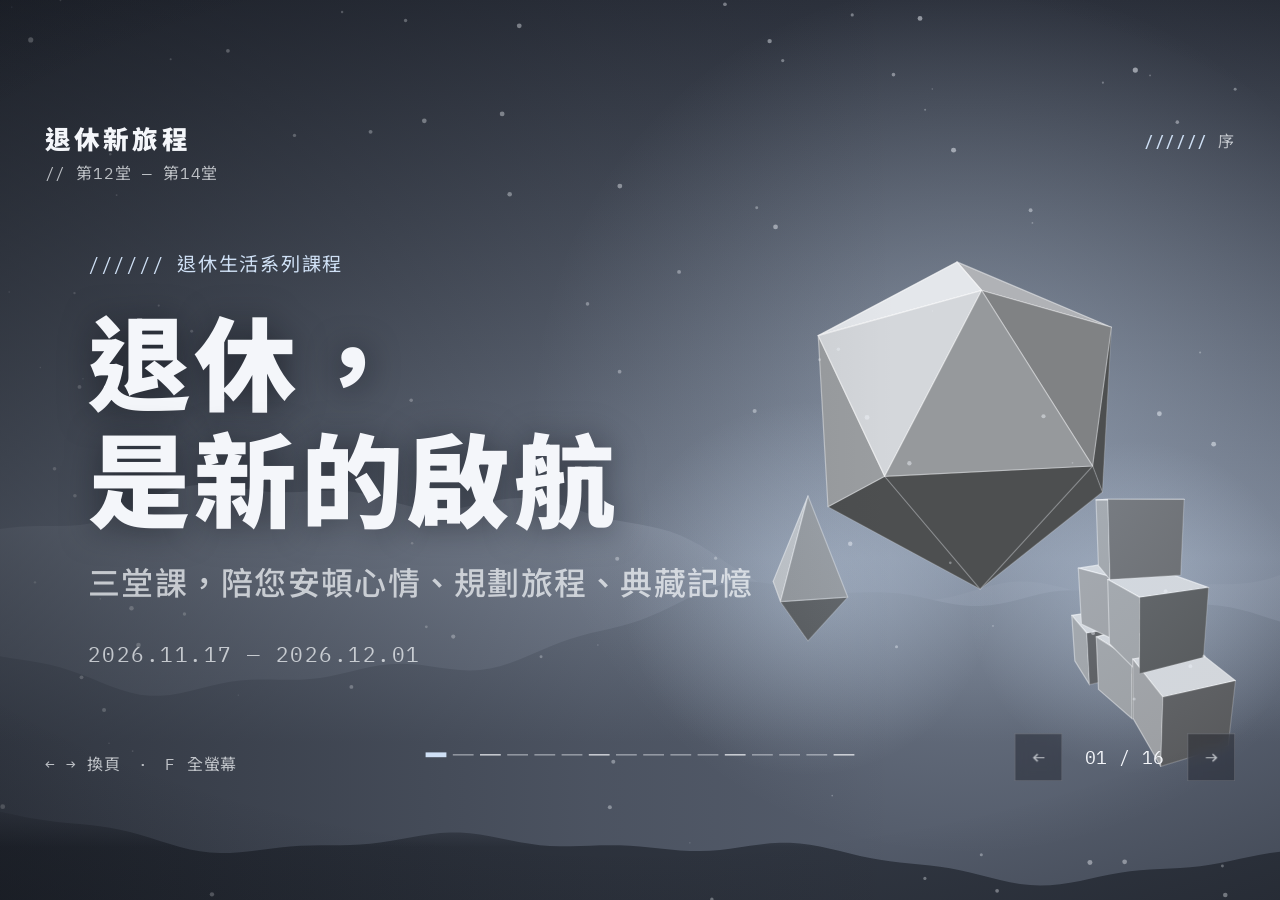
==== index.html @ 6c1c8585 "Add files via upload" ====
<!doctype html>
<html lang="zh-Hant">
<head>
<meta charset="utf-8">
<meta name="viewport" content="width=device-width,initial-scale=1">
<title>退休，是新的啟航｜第12–14堂</title>
<link rel="preconnect" href="https://fonts.googleapis.com">
<link rel="preconnect" href="https://fonts.gstatic.com" crossorigin>
<link rel="stylesheet" href="https://fonts.googleapis.com/css2?family=Noto+Sans+TC:wght@400;500;700;900&family=IBM+Plex+Mono:wght@400;500&display=swap">
<style>
:root{
  --ink:#f4f6fa;
  --dim:rgba(244,246,250,.72);
  --faint:rgba(244,246,250,.42);
  --line:rgba(244,246,250,.26);
  --panel:rgba(22,26,34,.42);
  --tint:#bcd9ff;
  --f:"Noto Sans TC","PingFang TC","Microsoft JhengHei",sans-serif;
  --m:"IBM Plex Mono","Noto Sans TC",ui-monospace,Menlo,monospace;
}
*{box-sizing:border-box;margin:0;padding:0}
html,body{height:100%;overflow:hidden;background:#1d2129;color:var(--ink);font-family:var(--f)}
button,input{font:inherit;color:inherit}
button{cursor:pointer;background:none;border:0}
:focus-visible{outline:3px solid var(--tint);outline-offset:4px}

#scene{position:fixed;inset:0;width:100%;height:100%;display:block}
.veil{position:fixed;inset:0;pointer-events:none;
  background:
    radial-gradient(120% 90% at 50% 45%,transparent 55%,rgba(10,12,17,.55) 100%),
    linear-gradient(90deg,rgba(14,17,23,.5) 0%,rgba(14,17,23,.12) 46%,transparent 70%)}

/* ---------- 舞台：固定 1600×900，整體等比縮放 ---------- */
#stage{position:fixed;left:50%;top:50%;width:1600px;height:900px;transform-origin:0 0}

.mono{font-family:var(--m);font-weight:500;letter-spacing:.06em}
.tint{color:var(--tint)}

/* ---------- HUD ---------- */
.hud{position:absolute;font-family:var(--m);font-size:20px;letter-spacing:.06em;color:var(--dim);z-index:5}
.hud.tl{left:56px;top:44px}
.hud.tr{right:56px;top:48px;text-align:right}
.hud.bl{left:56px;bottom:44px}
.hud.br{right:56px;bottom:36px;display:flex;align-items:center;gap:18px}
.brand{font-family:var(--f);font-weight:900;font-size:32px;letter-spacing:.14em;color:var(--ink);line-height:1}
.brand+div{margin-top:12px}
.hud.tr b{color:var(--tint);font-weight:500}
.navbtn{width:60px;height:60px;border:1px solid var(--line);display:grid;place-items:center;font-size:26px;
  background:var(--panel);backdrop-filter:blur(8px);transition:background .2s,border-color .2s}
.navbtn:hover{background:rgba(244,246,250,.16);border-color:var(--ink)}
#count{min-width:120px;text-align:center;font-size:22px;color:var(--ink)}
#ticks{position:absolute;left:50%;bottom:58px;transform:translateX(-50%);display:flex;gap:8px;z-index:5}
#ticks button{width:26px;height:22px;position:relative}
#ticks button::after{content:"";position:absolute;left:0;right:0;top:10px;height:2px;background:var(--faint);transition:all .3s}
#ticks button.on::after{background:var(--tint);height:6px;top:8px}
#ticks button.ch::after{background:var(--dim)}
#ticks button.on.ch::after{background:var(--tint)}

/* ---------- Slides ---------- */
.slide{position:absolute;inset:0;padding:150px 110px 130px;visibility:hidden;opacity:0;transition:opacity .5s,visibility 0s .5s}
.slide.on{visibility:visible;opacity:1;transition:opacity .5s}
.slide .r{opacity:0;transform:translateY(26px);filter:blur(10px);
  transition:opacity .8s cubic-bezier(.2,.7,.2,1),transform .8s cubic-bezier(.2,.7,.2,1),filter .8s}
.slide.on .r{opacity:1;transform:none;filter:none;transition-delay:calc(var(--i,0)*110ms + 150ms)}

.label{font-family:var(--m);font-size:24px;letter-spacing:.08em;color:var(--tint)}
h1{font-size:128px;font-weight:900;line-height:1.14;letter-spacing:.04em;text-shadow:0 4px 40px rgba(10,12,17,.5)}
h2{font-size:76px;font-weight:900;line-height:1.2;letter-spacing:.03em;text-shadow:0 4px 30px rgba(10,12,17,.5)}
.sub{font-size:40px;font-weight:500;color:var(--dim);line-height:1.5;letter-spacing:.04em}
.lead{font-size:38px;line-height:1.6;color:var(--ink);font-weight:500;letter-spacing:.02em}
.quote{font-size:44px;line-height:1.55;font-weight:700;letter-spacing:.04em;border-left:4px solid var(--tint);padding-left:28px}

/* 冰磚面板：細框＋四角括號 */
.panel{position:relative;background:var(--panel);border:1px solid var(--line);backdrop-filter:blur(10px);-webkit-backdrop-filter:blur(10px)}
.panel::before,.panel::after{content:"";position:absolute;width:16px;height:16px;border:2px solid var(--tint);pointer-events:none}
.panel::before{left:-2px;top:-2px;border-right:0;border-bottom:0}
.panel::after{right:-2px;bottom:-2px;border-left:0;border-top:0}
.num{font-family:var(--m);font-size:24px;color:var(--tint);letter-spacing:.08em}

/* 封面 */
.cover{display:flex;flex-direction:column;justify-content:center;gap:30px}
.cover .meta{font-family:var(--m);font-size:26px;color:var(--dim);letter-spacing:.08em;margin-top:14px}

/* 目錄 */
.cols{position:absolute;left:110px;right:110px;top:520px;display:grid;grid-template-columns:repeat(3,1fr);gap:36px}
.card{display:block;text-align:left;padding:30px 32px 32px;transition:background .25s,transform .25s}
button.card:hover{background:rgba(244,246,250,.14);transform:translateY(-6px)}
.card .date{font-family:var(--m);font-size:22px;color:var(--dim);letter-spacing:.06em;float:right;margin-top:4px}
.card h3{font-size:42px;font-weight:900;margin-top:18px;letter-spacing:.04em;line-height:1.3}
.card p{font-size:28px;color:var(--dim);margin-top:10px;line-height:1.5}

/* 章節首頁 */
.hero{display:flex;flex-direction:column;justify-content:center;gap:26px}
.hero .big{position:absolute;right:110px;bottom:130px;font-family:var(--m);font-size:200px;font-weight:400;line-height:1;
  color:transparent;-webkit-text-stroke:1.5px var(--faint);letter-spacing:-.02em}
.hero .sub{max-width:860px}
.hero .quote{margin-top:22px;max-width:900px}

/* 標題列 */
.head{display:flex;flex-direction:column;gap:14px}

/* 三重點 */
.three{display:grid;grid-template-columns:repeat(3,1fr);gap:32px;margin-top:50px}
.three .panel{padding:34px 34px 40px;min-height:340px}
.three.tall{margin-top:64px}
.three.tall .panel{min-height:400px;padding-top:44px}
.three h3{font-size:46px;font-weight:900;line-height:1.35;margin-top:22px;letter-spacing:.03em}
.three p{font-size:32px;line-height:1.6;color:var(--dim);margin-top:16px}
.foot{position:absolute;left:110px;right:110px;bottom:140px;font-size:36px;font-weight:700;letter-spacing:.04em;color:var(--ink)}
.foot::before{content:"// ";font-family:var(--m);color:var(--tint);font-weight:500}

/* 情緒色彩 */
.swatches{display:grid;grid-template-columns:repeat(4,170px);gap:22px;margin-top:44px}
.sw{height:150px;border:1px solid var(--line);background:var(--panel);backdrop-filter:blur(8px);
  display:flex;flex-direction:column;align-items:center;justify-content:center;gap:14px;font-size:32px;font-weight:700;letter-spacing:.1em;
  transition:transform .25s,border-color .25s,background .25s}
.sw i{width:54px;height:54px;border-radius:50%;background:var(--c);box-shadow:0 0 30px var(--c)}
.sw:hover{transform:translateY(-5px)}
.sw.sel{border-color:var(--c);background:rgba(244,246,250,.14)}
.mood{position:absolute;left:1010px;width:480px;top:570px;text-align:center}
.mood b{display:block;font-size:92px;font-weight:900;letter-spacing:.2em;text-indent:.2em;color:var(--tint);text-shadow:0 0 50px rgba(10,12,17,.6)}
.mood span{display:block;font-size:30px;color:var(--dim);margin-top:12px;line-height:1.5}

/* 感恩分享 */
.rows{display:flex;flex-direction:column;gap:18px;margin-top:36px;max-width:1000px}
.rows .panel{display:flex;align-items:center;gap:32px;padding:22px 36px}
.rows .panel p{font-size:42px;font-weight:700;letter-spacing:.03em;line-height:1.4}

/* 夢想清單 */
.split{display:grid;grid-template-columns:1fr 560px;gap:44px;margin-top:44px}
.four{display:grid;grid-template-columns:1fr 1fr;gap:22px}
.four .panel{padding:26px 28px 30px}
.four h3{font-size:40px;font-weight:900;margin-top:12px;letter-spacing:.04em}
.four p{font-size:27px;color:var(--dim);margin-top:8px;line-height:1.5}
.list{padding:26px 28px;display:flex;flex-direction:column;height:446px}
.list form{display:flex;gap:12px;margin-top:16px}
.list input{flex:1;min-width:0;height:64px;padding:0 18px;font-size:28px;background:rgba(10,12,17,.45);border:1px solid var(--line);color:var(--ink)}
.list input::placeholder{color:var(--faint)}
.list form button{width:64px;height:64px;border:1px solid var(--tint);color:var(--tint);font-size:34px}
.list form button:hover{background:rgba(244,246,250,.14)}
.list ol{list-style:none;margin-top:16px;overflow-y:auto;flex:1;display:flex;flex-direction:column;gap:10px}
.list li{font-size:30px;line-height:1.4;display:flex;gap:16px;align-items:baseline;border-bottom:1px solid var(--line);padding-bottom:8px}
.list li span{font-family:var(--m);font-size:20px;color:var(--tint)}
.list .empty{color:var(--faint);border:0;font-size:27px}

/* 四步驟 */
.steps{display:grid;grid-template-columns:repeat(4,1fr);gap:0;margin-top:100px;position:relative}
.steps::before{content:"";position:absolute;left:0;right:0;top:34px;height:1px;background:var(--line)}
.step{padding-right:30px;position:relative}
.step .dot{width:68px;height:68px;border:1px solid var(--tint);background:rgba(22,26,34,.8);display:grid;place-items:center;
  font-family:var(--m);font-size:24px;color:var(--tint);position:relative}
.step h3{font-size:44px;font-weight:900;margin-top:28px;letter-spacing:.04em;line-height:1.3}
.step p{font-size:29px;color:var(--dim);margin-top:12px;line-height:1.55}

/* 時光機 */
.decades{display:grid;grid-template-columns:repeat(8,1fr);gap:0;margin-top:50px;border-top:1px solid var(--line)}
.dec{padding:22px 0 10px;font-family:var(--m);font-size:34px;letter-spacing:.04em;color:var(--dim);position:relative;text-align:left;transition:color .2s}
.dec::before{content:"";position:absolute;left:0;top:-7px;width:13px;height:13px;background:var(--faint);transition:all .25s}
.dec:hover{color:var(--ink)}
.dec.sel{color:var(--tint)}
.dec.sel::before{background:var(--tint);box-shadow:0 0 22px var(--tint);transform:scale(1.4)}
.ask{margin-top:34px;padding:40px 46px;max-width:1100px;min-height:250px}
.ask p{font-size:54px;font-weight:900;line-height:1.4;letter-spacing:.03em;margin-top:16px}
.ask small{display:block;font-size:30px;color:var(--dim);margin-top:18px;font-weight:500}

/* 案例頁（可直接點字編輯） */
.cases{display:grid;grid-template-columns:repeat(3,1fr);gap:28px;margin-top:40px}
.case{padding:28px 30px 30px;min-height:430px}
.case h3{font-size:42px;font-weight:900;letter-spacing:.04em;margin-top:14px;line-height:1.3}
.case dl{margin-top:18px;display:flex;flex-direction:column;gap:14px}
.case dt{font-family:var(--m);font-size:21px;color:var(--tint);letter-spacing:.08em}
.case dd{font-size:30px;line-height:1.45;margin-top:4px}
[contenteditable]{outline:0;border-bottom:1px dashed transparent;cursor:text;min-height:1.3em}
[contenteditable]:hover,[contenteditable]:focus{border-bottom-color:var(--line)}
[contenteditable]:empty::before{content:attr(data-ph);color:var(--faint)}

/* 結語 */
.end{display:flex;flex-direction:column;justify-content:center;gap:28px}
.recap{margin-top:26px;display:flex;flex-direction:column;max-width:900px;border-top:1px solid var(--line)}
.recap div{display:grid;grid-template-columns:90px 250px 1fr;align-items:baseline;gap:20px;padding:20px 0;border-bottom:1px solid var(--line);font-size:36px;font-weight:700;letter-spacing:.04em}
.recap span{font-family:var(--m);font-size:24px;color:var(--dim);font-weight:500}
.recap span:first-child{color:var(--tint)}

@media (prefers-reduced-motion:reduce){
  .slide .r{transition:opacity .3s;transform:none;filter:none}
}
</style>
</head>
<body>
<canvas id="scene" aria-hidden="true"></canvas>
<div class="veil"></div>

<div id="stage">
  <!-- HUD -->
  <div class="hud tl"><div class="brand">退休新旅程</div><div>// 第12堂 — 第14堂</div></div>
  <div class="hud tr"><b>//////</b> <span id="hudLabel">序</span></div>
  <div class="hud bl">← → 換頁　·　F 全螢幕</div>
  <div id="ticks"></div>
  <div class="hud br">
    <button class="navbtn" id="prev" aria-label="上一頁">←</button>
    <span id="count">01 / 16</span>
    <button class="navbtn" id="next" aria-label="下一頁">→</button>
  </div>

  <!-- 01 封面 -->
  <section class="slide cover" data-label="序" data-tint="#cfe0f5" data-o="12:1210,420,210;13:1010,620,90;14:1420,640,80">
    <div class="label r" style="--i:0">////// 退休生活系列課程</div>
    <h1 class="r" style="--i:1">退休，<br>是新的啟航</h1>
    <p class="sub r" style="--i:2">三堂課，陪您安頓心情、規劃旅程、典藏記憶</p>
    <p class="meta r" style="--i:3">2026.11.17 — 2026.12.01</p>
  </section>

  <!-- 02 目錄 -->
  <section class="slide" data-label="課程地圖" data-tint="#cfe0f5" data-o="12:330,390,95;13:800,390,95;14:1270,395,70">
    <div class="head">
      <div class="label r" style="--i:0">////// 課程地圖</div>
      <h2 class="r" style="--i:1">三堂課，一段旅程</h2>
    </div>
    <div class="cols">
      <button class="card panel r" style="--i:2" data-go="2">
        <span class="num">第12堂</span><span class="date">2026-11-17</span>
        <h3>找回內心的平靜</h3><p>身心覺察與情緒修復</p>
      </button>
      <button class="card panel r" style="--i:3" data-go="6">
        <span class="num">第13堂</span><span class="date">2026-11-24</span>
        <h3>打造專屬退休旅程</h3><p>從夢想清單到生活藍圖</p>
      </button>
      <button class="card panel r" style="--i:4" data-go="11">
        <span class="num">第14堂</span><span class="date">2026-12-01</span>
        <h3>台灣歷史的見證者</h3><p>從時光機看見生命韌性</p>
      </button>
    </div>
  </section>

  <!-- 03 第12堂 首頁 -->
  <section class="slide hero" data-ch data-label="第12堂 · 平靜" data-tint="#a9d4ff" data-o="12:1230,400,230">
    <div class="label r" style="--i:0">// 第12堂 · 2026-11-17</div>
    <h2 class="r" style="--i:1">找回內心的平靜</h2>
    <p class="sub r" style="--i:2">退休後的身心覺察與情緒修復</p>
    <p class="quote r" style="--i:3">退休後的心靈自由，<br>從學會與情緒相處開始。</p>
    <div class="big r" style="--i:4" aria-hidden="true">12</div>
  </section>

  <!-- 04 第12堂 重點 -->
  <section class="slide" data-label="第12堂 · 情緒智慧工作坊" data-tint="#a9d4ff" data-o="12:1440,210,80,.55">
    <div class="head">
      <div class="label r" style="--i:0">////// 情緒智慧工作坊</div>
      <h2 class="r" style="--i:1">今天，我們一起練習三件事</h2>
    </div>
    <div class="three tall">
      <div class="panel r" style="--i:2"><span class="num">01</span><h3>換一個<br>更輕盈的視角</h3><p>看待退休後的生活變遷</p></div>
      <div class="panel r" style="--i:3"><span class="num">02</span><h3>辨識內心的<br>情緒色彩</h3><p>看見它、叫出它的名字</p></div>
      <div class="panel r" style="--i:4"><span class="num">03</span><h3>建立健康的<br>表達方式</h3><p>調節壓力與不安</p></div>
    </div>
  </section>

  <!-- 05 第12堂 情緒色彩（互動） -->
  <section class="slide" data-label="第12堂 · 情緒色彩" data-tint="#a9d4ff" data-o="12:1250,360,170" id="moodSlide">
    <div class="head">
      <div class="label r" style="--i:0">////// 互動 · 情緒色彩</div>
      <h2 class="r" style="--i:1">今天的心情，<br>是什麼顏色？</h2>
    </div>
    <div class="swatches r" style="--i:2">
      <button class="sw" style="--c:#7fb8ff" data-say="像無風的湖面">平靜<i></i></button>
      <button class="sw" style="--c:#ffd166" data-say="像曬到太陽的午後">喜悅<i></i></button>
      <button class="sw" style="--c:#8fd9a8" data-say="像收到一份心意">感恩<i></i></button>
      <button class="sw" style="--c:#ffa860" data-say="像出門旅行的前一晚">期待<i></i></button>
      <button class="sw" style="--c:#b79cff" data-say="像翻到一張老照片">思念<i></i></button>
      <button class="sw" style="--c:#9fb0c6" data-say="像等一通還沒來的電話">不安<i></i></button>
      <button class="sw" style="--c:#c9a184" data-say="像悶著沒下的一場雨">煩悶<i></i></button>
      <button class="sw" style="--c:#ff7b72" data-say="像一壺燒開的水">生氣<i></i></button>
    </div>
    <div class="mood r" style="--i:3"><b id="moodWord">？</b><span id="moodSay">選一個顏色，說說看：<br>什麼時候，心裡會出現它？</span></div>
  </section>

  <!-- 06 第12堂 感恩分享 -->
  <section class="slide" data-label="第12堂 · 感恩分享" data-tint="#a9d4ff" data-o="12:1330,440,150,.8">
    <div class="head">
      <div class="label r" style="--i:0">////// 小組感恩分享</div>
      <h2 class="r" style="--i:1">把好事，說給彼此聽</h2>
    </div>
    <div class="rows">
      <div class="panel r" style="--i:2"><span class="num">01</span><p>今天，讓我微笑的一件小事</p></div>
      <div class="panel r" style="--i:3"><span class="num">02</span><p>我想謝謝的一個人</p></div>
      <div class="panel r" style="--i:4"><span class="num">03</span><p>我想謝謝自己的一件事</p></div>
    </div>
    <p class="foot r" style="--i:5">讓退休生活的每一天，都充滿愉悅與從容</p>
  </section>

  <!-- 07 第13堂 首頁 -->
  <section class="slide hero" data-ch data-label="第13堂 · 啟航" data-tint="#ffc98a" data-o="13:1230,400,190">
    <div class="label r" style="--i:0">// 第13堂 · 2026-11-24</div>
    <h2 class="r" style="--i:1">打造專屬退休旅程</h2>
    <p class="sub r" style="--i:2">從夢想清單到精彩人生的啟航站</p>
    <p class="quote r" style="--i:3">退休不是終點，<br>而是另一場華麗冒險的起點！</p>
    <div class="big r" style="--i:4" aria-hidden="true">13</div>
  </section>

  <!-- 08 第13堂 夢想清單（互動） -->
  <section class="slide" data-label="第13堂 · 夢想清單" data-tint="#ffc98a" data-o="">
    <div class="head">
      <div class="label r" style="--i:0">////// 人生規劃工作坊 · 夢想清單</div>
      <h2 class="r" style="--i:1">如果什麼都可以，您想……</h2>
    </div>
    <div class="split">
      <div class="four">
        <div class="panel r" style="--i:2"><span class="num">01</span><h3>去一個地方</h3><p>一直想去，還沒去成的</p></div>
        <div class="panel r" style="--i:3"><span class="num">02</span><h3>學一件事</h3><p>年輕時沒機會學的</p></div>
        <div class="panel r" style="--i:4"><span class="num">03</span><h3>見一個人</h3><p>好久不見、放在心上的</p></div>
        <div class="panel r" style="--i:5"><span class="num">04</span><h3>完成一件事</h3><p>做完會很有成就感的</p></div>
      </div>
      <div class="panel list r" style="--i:6">
        <span class="num">////// 我們的夢想清單</span>
        <form id="dreamForm"><input id="dreamIn" placeholder="輸入一個夢想，按 Enter" maxlength="24" autocomplete="off"><button aria-label="加入">＋</button></form>
        <ol id="dreams"><li class="empty">請大家說，講師幫忙記下來。</li></ol>
      </div>
    </div>
  </section>

  <!-- 09 第13堂 四步驟 -->
  <section class="slide" data-label="第13堂 · 生活藍圖" data-tint="#ffc98a" data-o="13:1400,215,85,.6">
    <div class="head">
      <div class="label r" style="--i:0">////// 生活設計工具</div>
      <h2 class="r" style="--i:1">把願望，變成做得到的藍圖</h2>
    </div>
    <div class="steps">
      <div class="step r" style="--i:2"><div class="dot">01</div><h3>寫下夢想</h3><p>先不設限，<br>把想做的都列出來</p></div>
      <div class="step r" style="--i:3"><div class="dot">02</div><h3>評估資源</h3><p>時間、體力、金錢、<br>同伴，手上有哪些？</p></div>
      <div class="step r" style="--i:4"><div class="dot">03</div><h3>排除障礙</h3><p>卡住的地方在哪？<br>可以怎麼繞過去？</p></div>
      <div class="step r" style="--i:5"><div class="dot">04</div><h3>畫成藍圖</h3><p>定下這個月<br>就能做的第一步</p></div>
    </div>
  </section>

  <!-- 第13堂 退休轉身案例（點字即可編輯） -->
  <section class="slide" data-label="第13堂 · 退休轉身案例" data-tint="#ffc98a" data-o="13:1440,210,80,.55">
    <div class="head">
      <div class="label r" style="--i:0">////// 退休轉身案例</div>
      <h2 class="r" style="--i:1">他們，這樣開始第二人生</h2>
    </div>
    <div class="cases">
      <div class="panel case r" style="--i:2">
        <span class="num">案例 01</span>
        <h3 contenteditable="plaintext-only" data-k="c1n" data-ph="點此輸入人物"></h3>
        <dl>
          <div><dt>// 退休前</dt><dd contenteditable="plaintext-only" data-k="c1a" data-ph="原本的工作或生活"></dd></div>
          <div><dt>// 退休後</dt><dd contenteditable="plaintext-only" data-k="c1b" data-ph="現在在做的事"></dd></div>
          <div><dt>// 第一步</dt><dd contenteditable="plaintext-only" data-k="c1c" data-ph="他是怎麼開始的"></dd></div>
        </dl>
      </div>
      <div class="panel case r" style="--i:3">
        <span class="num">案例 02</span>
        <h3 contenteditable="plaintext-only" data-k="c2n" data-ph="點此輸入人物"></h3>
        <dl>
          <div><dt>// 退休前</dt><dd contenteditable="plaintext-only" data-k="c2a" data-ph="原本的工作或生活"></dd></div>
          <div><dt>// 退休後</dt><dd contenteditable="plaintext-only" data-k="c2b" data-ph="現在在做的事"></dd></div>
          <div><dt>// 第一步</dt><dd contenteditable="plaintext-only" data-k="c2c" data-ph="他是怎麼開始的"></dd></div>
        </dl>
      </div>
      <div class="panel case r" style="--i:4">
        <span class="num">案例 03</span>
        <h3 contenteditable="plaintext-only" data-k="c3n" data-ph="點此輸入人物"></h3>
        <dl>
          <div><dt>// 退休前</dt><dd contenteditable="plaintext-only" data-k="c3a" data-ph="原本的工作或生活"></dd></div>
          <div><dt>// 退休後</dt><dd contenteditable="plaintext-only" data-k="c3b" data-ph="現在在做的事"></dd></div>
          <div><dt>// 第一步</dt><dd contenteditable="plaintext-only" data-k="c3c" data-ph="他是怎麼開始的"></dd></div>
        </dl>
      </div>
    </div>
  </section>

  <!-- 第13堂 案例討論 -->
  <section class="slide" data-label="第13堂 · 退休轉身案例" data-tint="#ffc98a" data-o="13:1330,440,150,.8">
    <div class="head">
      <div class="label r" style="--i:0">////// 退休轉身案例 · 聽完想一想</div>
      <h2 class="r" style="--i:1">別人的故事，我的靈感</h2>
    </div>
    <div class="rows">
      <div class="panel r" style="--i:2"><span class="num">01</span><p>哪一個故事，最打動您？</p></div>
      <div class="panel r" style="--i:3"><span class="num">02</span><p>他們跨出的第一步，是什麼？</p></div>
      <div class="panel r" style="--i:4"><span class="num">03</span><p>我的第一步，可以是什麼？</p></div>
    </div>
    <p class="foot r" style="--i:5">設計一場每天都有驚喜與成就感的退休旅程</p>
  </section>

  <!-- 11 第14堂 首頁 -->
  <section class="slide hero" data-ch data-label="第14堂 · 記憶" data-tint="#d3c2ff" data-o="14:1240,410,125">
    <div class="label r" style="--i:0">// 第14堂 · 2026-12-01</div>
    <h2 class="r" style="--i:1">台灣歷史的見證者</h2>
    <p class="sub r" style="--i:2">從時光機看見我們的生命韌性</p>
    <p class="quote r" style="--i:3">您的一生，<br>就是最精彩的教科書。</p>
    <div class="big r" style="--i:4" aria-hidden="true">14</div>
  </section>

  <!-- 12 第14堂 三把鑰匙 -->
  <section class="slide" data-label="第14堂 · 文化記憶的典藏" data-tint="#d3c2ff" data-o="14:1440,215,48,.6">
    <div class="head">
      <div class="label r" style="--i:0">////// 文化記憶的典藏與分享</div>
      <h2 class="r" style="--i:1">打開記憶的三把鑰匙</h2>
    </div>
    <div class="three">
      <div class="panel r" style="--i:2"><span class="num">01 · 圖像</span><h3>一張老照片</h3><p>喚回一段時光、<br>一張熟悉的臉</p></div>
      <div class="panel r" style="--i:3"><span class="num">02 · 音樂</span><h3>一段旋律</h3><p>前奏一下，<br>就回到那一年</p></div>
      <div class="panel r" style="--i:4"><span class="num">03 · 故事</span><h3>一段自己的話</h3><p>說出來，<br>轉折就成了力量</p></div>
    </div>
    <p class="foot r" style="--i:5">由職能治療師引導，有系統地梳理生命中的重要轉折</p>
  </section>

  <!-- 13 第14堂 時光機（互動） -->
  <section class="slide" data-label="第14堂 · 時光機" data-tint="#d3c2ff" data-o="14:1420,590,62,.9">
    <div class="head">
      <div class="label r" style="--i:0">////// 互動 · 時光機</div>
      <h2 class="r" style="--i:1">選一個年代，我們回去看看</h2>
    </div>
    <div class="decades r" style="--i:2" id="decades"></div>
    <div class="panel ask r" style="--i:3">
      <span class="num" id="askNum">////// 請選擇年代</span>
      <p id="askQ">那一年，您幾歲？<br>人在哪裡？</p>
      <small id="askS">點選上方的年代，換一個問題聊聊。</small>
    </div>
  </section>

  <!-- 14 第14堂 支持力 -->
  <section class="slide" data-label="第14堂 · 集體記憶" data-tint="#d3c2ff" data-o="14:1440,215,48,.6">
    <div class="head">
      <div class="label r" style="--i:0">////// 跨世代的心靈交流</div>
      <h2 class="r" style="--i:1">說故事，帶給我們什麼？</h2>
    </div>
    <div class="three">
      <div class="panel r" style="--i:2"><span class="num">01</span><h3>動動腦</h3><p>減緩認知老化的壓力</p></div>
      <div class="panel r" style="--i:3"><span class="num">02</span><h3>有人懂</h3><p>體會集體記憶<br>帶來的支持力</p></div>
      <div class="panel r" style="--i:4"><span class="num">03</span><h3>傳下去</h3><p>讓珍貴的台灣記憶<br>永續傳承</p></div>
    </div>
    <p class="foot r" style="--i:5">在歡笑與淚水中，為彼此的生命故事喝采</p>
  </section>

  <!-- 15 結語 -->
  <section class="slide end" data-ch data-label="結語" data-tint="#cfe0f5" data-o="12:1300,330,115;13:1460,560,80;14:1250,650,52">
    <div class="label r" style="--i:0">////// 結語</div>
    <h2 class="r" style="--i:1">每一天，都值得從容以對</h2>
    <div class="recap">
      <div class="r" style="--i:2"><span>12</span><span>2026-11-17</span>找回內心的平靜</div>
      <div class="r" style="--i:3"><span>13</span><span>2026-11-24</span>打造專屬退休旅程</div>
      <div class="r" style="--i:4"><span>14</span><span>2026-12-01</span>台灣歷史的見證者</div>
    </div>
  </section>
</div>

<script>
(() => {
const $ = (s, r=document) => r.querySelector(s), $$ = (s, r=document) => [...r.querySelectorAll(s)];
const stage = $('#stage'), slides = $$('.slide'), N = slides.length;
const reduce = matchMedia('(prefers-reduced-motion:reduce)').matches;
let cur = 0, K = 1, OX = 0, OY = 0;

/* ---------- 舞台縮放 ---------- */
function fit(){
  K = Math.min(innerWidth/1600, innerHeight/900);
  OX = (innerWidth-1600*K)/2; OY = (innerHeight-900*K)/2;
  stage.style.transform = `translate(${-800*K}px,${-450*K}px) scale(${K})`;
  resizeCanvas();
}

/* ---------- 文字解碼效果 ---------- */
const POOL = '/\\_-=+*#01<>';
function scramble(el, text){
  if (reduce){ el.textContent = text; return; }
  const t0 = performance.now(), dur = 550, id = (el._sid = (el._sid||0)+1);
  (function tick(now){
    if (el._sid !== id) return;
    const p = Math.min(1,(now-t0)/dur), n = Math.floor(p*text.length);
    let s = text.slice(0,n);
    for (let i=n;i<text.length;i++) s += text[i]===' ' ? ' ' : POOL[Math.random()*POOL.length|0];
    el.textContent = s;
    if (p<1) requestAnimationFrame(tick);
  })(t0);
}

/* ---------- 換頁 ---------- */
const ticks = $('#ticks');
slides.forEach((s,i) => {
  const b = document.createElement('button');
  b.setAttribute('aria-label', `第 ${i+1} 頁`);
  if (s.hasAttribute('data-ch') || i===0) b.classList.add('ch');
  b.onclick = () => go(i);
  ticks.append(b);
});
const pad = n => String(n).padStart(2,'0');
function go(i){
  i = Math.max(0, Math.min(N-1, i));
  slides[cur].classList.remove('on');
  cur = i;
  const s = slides[cur];
  s.classList.add('on');
  $$('button', ticks).forEach((b,j) => b.classList.toggle('on', j===cur));
  $('#count').textContent = `${pad(cur+1)} / ${pad(N)}`;
  scramble($('#hudLabel'), s.dataset.label);
  setTint(s.dataset.tint);
  setTargets(s.dataset.o || '');
  try{ history.replaceState(null,'','#'+(cur+1)); }catch(e){}
}
$('#prev').onclick = () => go(cur-1);
$('#next').onclick = () => go(cur+1);
$$('[data-go]').forEach(b => b.onclick = () => go(+b.dataset.go));

addEventListener('keydown', e => {
  if (e.target.tagName === 'INPUT' || e.target.isContentEditable) return;
  if (['ArrowRight','ArrowDown','PageDown',' ','Enter'].includes(e.key)){
    if ((e.key===' '||e.key==='Enter') && e.target.tagName==='BUTTON') return;
    e.preventDefault(); go(cur+1);
  } else if (['ArrowLeft','ArrowUp','PageUp'].includes(e.key)){ e.preventDefault(); go(cur-1); }
  else if (e.key==='Home') go(0);
  else if (e.key==='End') go(N-1);
  else if (e.key==='f' || e.key==='F'){
    document.fullscreenElement ? document.exitFullscreen() : document.documentElement.requestFullscreen?.();
  }
});
let wheelLock = 0;
addEventListener('wheel', e => {
  if (e.target.closest('#dreams')) return;
  const now = Date.now();
  if (now < wheelLock || Math.abs(e.deltaY) < 20) return;
  wheelLock = now + 900;
  go(cur + (e.deltaY>0 ? 1 : -1));
}, {passive:true});
let tx = null;
addEventListener('touchstart', e => tx = e.touches[0].clientX, {passive:true});
addEventListener('touchend', e => {
  if (tx===null) return;
  const dx = e.changedTouches[0].clientX - tx; tx = null;
  if (Math.abs(dx) > 60) go(cur + (dx<0 ? 1 : -1));
}, {passive:true});

/* ---------- 互動：情緒色彩 ---------- */
$$('.sw').forEach(b => b.onclick = () => {
  $$('.sw').forEach(x => x.classList.remove('sel'));
  b.classList.add('sel');
  const c = getComputedStyle(b).getPropertyValue('--c').trim();
  setTint(c);
  $('#moodWord').textContent = b.firstChild.textContent.trim();
  $('#moodSay').innerHTML = b.dataset.say + '<br>什麼時候，心裡會出現它？';
});

/* ---------- 互動：夢想清單 ---------- */
const dreams = [];
$('#dreamForm').onsubmit = e => {
  e.preventDefault();
  const v = $('#dreamIn').value.trim();
  if (!v) return;
  dreams.push(v); $('#dreamIn').value = '';
  const ol = $('#dreams'); ol.textContent = '';
  dreams.forEach((d,i) => {
    const li = document.createElement('li'), n = document.createElement('span');
    n.textContent = pad(i+1); li.append(n, d); ol.append(li);
  });
  ol.scrollTop = ol.scrollHeight;
};

/* ---------- 案例頁：點字即可編輯，內容存在這台電腦的瀏覽器 ---------- */
$$('[data-k]').forEach(el => {
  const key = 'retire-deck:'+el.dataset.k;
  try{ const v = localStorage.getItem(key); if (v) el.textContent = v; }catch(e){}
  el.addEventListener('input', () => {
    if (!el.textContent.trim()) el.textContent = '';
    try{ localStorage.setItem(key, el.textContent); }catch(e){}
  });
  el.addEventListener('keydown', e => { if (e.key==='Enter'){ e.preventDefault(); el.blur(); } });
});

/* ---------- 互動：時光機 ---------- */
const ASK = [
  ['1950','那個年代，家裡的餐桌上<br>最常出現什麼？'],
  ['1960','小時候最期待的一天，<br>是哪一天？'],
  ['1970','第一份工作、第一份薪水，<br>您怎麼用？'],
  ['1980','那時候，街上最流行的<br>一首歌是什麼？'],
  ['1990','家裡發生過哪一件大事，<br>讓您至今難忘？'],
  ['2000','那幾年，<br>您最掛心的人是誰？'],
  ['2010','有哪一個轉折，<br>讓您變得更堅強？'],
  ['2020','現在的您，最想對<br>年輕時的自己說什麼？'],
];
ASK.forEach(([y,q]) => {
  const b = document.createElement('button');
  b.className = 'dec'; b.textContent = y;
  b.onclick = () => {
    $$('.dec').forEach(x => x.classList.remove('sel')); b.classList.add('sel');
    scramble($('#askNum'), `////// ${y} 年代`);
    $('#askQ').innerHTML = q;
    $('#askS').textContent = '那一年，您幾歲？人在哪裡？';
  };
  $('#decades').append(b);
});

/* =====================================================
   場景：霧中山稜 + 漂浮冰晶（Canvas 2D）
   ===================================================== */
const cv = $('#scene'), ctx = cv.getContext('2d');
let W = 0, H = 0, DPR = 1;
function resizeCanvas(){
  DPR = Math.min(devicePixelRatio||1, 2);
  W = innerWidth; H = innerHeight;
  cv.width = W*DPR; cv.height = H*DPR;
}
const hex = h => [1,3,5].map(i => parseInt(h.slice(i,i+2),16));
let tint = [207,224,245], tintTo = [207,224,245];
function setTint(h){ tintTo = hex(h); document.documentElement.style.setProperty('--tint', h); }

/* ---- 幾何 ---- */
const sub = (a,b) => [a[0]-b[0],a[1]-b[1],a[2]-b[2]];
const cross = (a,b) => [a[1]*b[2]-a[2]*b[1], a[2]*b[0]-a[0]*b[2], a[0]*b[1]-a[1]*b[0]];
const dot = (a,b) => a[0]*b[0]+a[1]*b[1]+a[2]*b[2];
const norm = a => { const l = Math.hypot(...a)||1; return [a[0]/l,a[1]/l,a[2]/l]; };
const centroid = f => f.reduce((s,v) => [s[0]+v[0],s[1]+v[1],s[2]+v[2]],[0,0,0]).map(x => x/f.length);
function outward(faces, c){            // 統一朝外的頂點順序
  return faces.map(f => dot(cross(sub(f[1],f[0]),sub(f[2],f[0])), sub(centroid(f),c)) < 0 ? f.slice().reverse() : f);
}
function icosa(){
  const p = (1+Math.sqrt(5))/2, V = [];
  for (const a of [-1,1]) for (const b of [-p,p]) V.push([0,a,b],[a,b,0],[b,0,a]);
  const F = [];
  for (let i=0;i<12;i++) for (let j=i+1;j<12;j++) for (let k=j+1;k<12;k++){
    const d = (a,b) => Math.hypot(...sub(V[a],V[b]));
    if (Math.abs(d(i,j)-2)<.01 && Math.abs(d(j,k)-2)<.01 && Math.abs(d(i,k)-2)<.01) F.push([V[i],V[j],V[k]]);
  }
  const s = 1/Math.hypot(1,p);
  return outward(F,[0,0,0]).map(f => f.map(v => v.map(x => x*s)));
}
function diamond(){
  const F = [];
  for (const x of [-1,1]) for (const y of [-1,1]) for (const z of [-1,1])
    F.push([[x*.62,0,0],[0,y*(y<0?1.25:.8),0],[0,0,z*.62]]);
  return outward(F,[0,0,0]);
}
function box(c, s, ry){
  const h = s/2, cs = Math.cos(ry), sn = Math.sin(ry);
  const P = (x,y,z) => [c[0]+x*cs+z*sn, c[1]+y, c[2]-x*sn+z*cs];
  const v = [P(-h,-h,-h),P(h,-h,-h),P(h,h,-h),P(-h,h,-h),P(-h,-h,h),P(h,-h,h),P(h,h,h),P(-h,h,h)];
  return outward([[0,1,2,3],[4,5,6,7],[0,1,5,4],[2,3,7,6],[1,2,6,5],[0,3,7,4]].map(q => q.map(i => v[i])), c);
}
function blocks(){
  return [
    box([-1.12,1.05,0],1,.12), box([0,1.05,.05],1,-.08), box([1.12,1.05,0],1,.2),
    box([-.56,-.02,.05],1,-.18), box([.58,-.02,-.05],1,.1),
    box([.02,-1.1,0],1,.3),
  ].flat();
}
const OBJ = {
  12:{faces:icosa(),   x:1210,y:420,s:0,a:0, tx:1210,ty:420,ts:0,ta:0, spin:1,   ph:0},
  13:{faces:diamond(), x:1010,y:620,s:0,a:0, tx:1010,ty:620,ts:0,ta:0, spin:1.5, ph:2},
  14:{faces:blocks(),  x:1420,y:640,s:0,a:0, tx:1420,ty:640,ts:0,ta:0, spin:.7,  ph:4},
};
function setTargets(str){
  for (const k in OBJ) OBJ[k].ta = 0;
  str.split(';').filter(Boolean).forEach(p => {
    const [k, rest] = p.split(':'), [x,y,s,a] = rest.split(',').map(Number), o = OBJ[k];
    if (o.a < .02){ o.x = x; o.y = y; o.s = s*.6; }   // 從隱形狀態直接在新位置浮現
    o.tx = x; o.ty = y; o.ts = s; o.ta = a ?? 1;
  });
}

const mouse = {x:0,y:0,tx:0,ty:0};
addEventListener('pointermove', e => { mouse.tx = e.clientX/innerWidth-.5; mouse.ty = e.clientY/innerHeight-.5; });

const LIGHT = norm([-.45,-.75,-.5]);
function drawObj(o, t){
  if (o.a < .01) return;
  const ry = t*.00028*o.spin + mouse.x*.9, rx = .32 + mouse.y*.35;
  const cy = Math.cos(ry), sy = Math.sin(ry), cx = Math.cos(rx), sx = Math.sin(rx);
  const R = v => { const x = v[0]*cy+v[2]*sy, z = -v[0]*sy+v[2]*cy; return [x, v[1]*cx-z*sx, v[1]*sx+z*cx]; };
  const bob = reduce ? 0 : Math.sin(t*.0009+o.ph)*10;
  const out = [];
  for (const f of o.faces){
    const v = f.map(R), n = norm(cross(sub(v[1],v[0]),sub(v[2],v[0])));
    if (n[2] > .02) continue;
    out.push({v, b:Math.max(0,dot(n,LIGHT)), z:v.reduce((s,p) => s+p[2],0)/v.length});
  }
  out.sort((a,b) => b.z-a.z);
  // 光暈
  const g = ctx.createRadialGradient(o.x,o.y+bob,0,o.x,o.y+bob,o.s*2.6);
  g.addColorStop(0,`rgba(${tint.map(Math.round)},${.34*o.a})`); g.addColorStop(1,`rgba(${tint.map(Math.round)},0)`);
  ctx.fillStyle = g; ctx.fillRect(o.x-o.s*2.6,o.y+bob-o.s*2.6,o.s*5.2,o.s*5.2);
  ctx.globalAlpha = o.a; ctx.lineJoin = 'round';
  for (const f of out){
    ctx.beginPath();
    f.v.forEach((p,i) => { const k = 5/(5+p[2]), X = o.x+p[0]*o.s*k, Y = o.y+bob+p[1]*o.s*k; i ? ctx.lineTo(X,Y) : ctx.moveTo(X,Y); });
    ctx.closePath();
    const m = .12+.88*f.b, c = [0,1,2].map(i => Math.round((52+(238-52)*m)*.8 + tint[i]*.2*(.35+.65*m)));
    ctx.fillStyle = `rgb(${c})`; ctx.fill();
    ctx.strokeStyle = `rgba(255,255,255,${.18+.5*f.b})`; ctx.lineWidth = 1.5; ctx.stroke();
  }
  ctx.globalAlpha = 1;
}

/* ---- 山稜 ---- */
let cam = 0;
function ridge(y0, amp, depth, seed, top, base){
  const g = ctx.createLinearGradient(0,(y0-amp)*H,0,H);
  g.addColorStop(0,top); g.addColorStop(.55,base); g.addColorStop(1,base);
  ctx.fillStyle = g; ctx.beginPath(); ctx.moveTo(0,H);
  for (let x=0;x<=W+10;x+=10){
    const w = x/W*3.2 + (cam + mouse.x*.25)*depth + seed;
    const h = .5*Math.sin(w*1.1)+.28*Math.sin(w*2.7+seed)+.14*Math.sin(w*6.3+seed*2)+.06*Math.sin(w*15.1);
    ctx.lineTo(x,(y0-amp*h)*H);
  }
  ctx.lineTo(W,H); ctx.fill();
}
const mixT = (c,k) => `rgb(${c.map((v,i) => Math.round(v*(1-k)+tint[i]*k))})`;

/* ---- 雪 ---- */
const snow = Array.from({length:110}, () => ({x:Math.random(),y:Math.random(),r:.6+Math.random()*2,v:.00006+Math.random()*.00016,d:Math.random()*6.28}));

let last = performance.now();
function frame(t){
  const dt = Math.min(50,t-last); last = t;
  const e = 1-Math.pow(.004,dt/1000);
  mouse.x += (mouse.tx-mouse.x)*e; mouse.y += (mouse.ty-mouse.y)*e;
  cam += (cur*.42-cam)*e*.7;
  for (let i=0;i<3;i++) tint[i] += (tintTo[i]-tint[i])*e;
  for (const k in OBJ){ const o = OBJ[k]; o.x += (o.tx-o.x)*e; o.y += (o.ty-o.y)*e; o.s += (o.ts-o.s)*e; o.a += (o.ta-o.a)*e*1.4; }

  ctx.setTransform(DPR,0,0,DPR,0,0);
  const sky = ctx.createLinearGradient(0,0,0,H);
  sky.addColorStop(0,mixT([34,38,48],.06)); sky.addColorStop(.62,mixT([104,112,128],.16)); sky.addColorStop(1,mixT([70,76,90],.1));
  ctx.fillStyle = sky; ctx.fillRect(0,0,W,H);
  ridge(.60,.10,.25,1.3,mixT([128,136,152],.18),mixT([92,100,116],.12));
  ridge(.70,.09,.5,4.1,mixT([104,112,128],.14),mixT([70,77,92],.1));

  ctx.setTransform(K*DPR,0,0,K*DPR,OX*DPR,OY*DPR);
  drawObj(OBJ[14],t); drawObj(OBJ[13],t); drawObj(OBJ[12],t);

  ctx.setTransform(DPR,0,0,DPR,0,0);
  ridge(.93,.06,1,7.7,mixT([86,93,108],.1),mixT([40,45,56],.05));
  ctx.fillStyle = 'rgba(240,244,250,.7)';
  for (const s of snow){
    if (!reduce){ s.y += s.v*dt; s.x += Math.sin(t*.0004+s.d)*.00004*dt; if (s.y>1.02){ s.y = -.02; s.x = Math.random(); } }
    ctx.globalAlpha = .25+.5*(s.r/2.6);
    ctx.beginPath(); ctx.arc(s.x*W,s.y*H,s.r,0,6.28); ctx.fill();
  }
  ctx.globalAlpha = 1;
  requestAnimationFrame(frame);
}

addEventListener('resize', fit);
fit();
go(Math.max(0,(parseInt(location.hash.slice(1))||1)-1));
requestAnimationFrame(frame);
})();
</script>
</body>
</html>
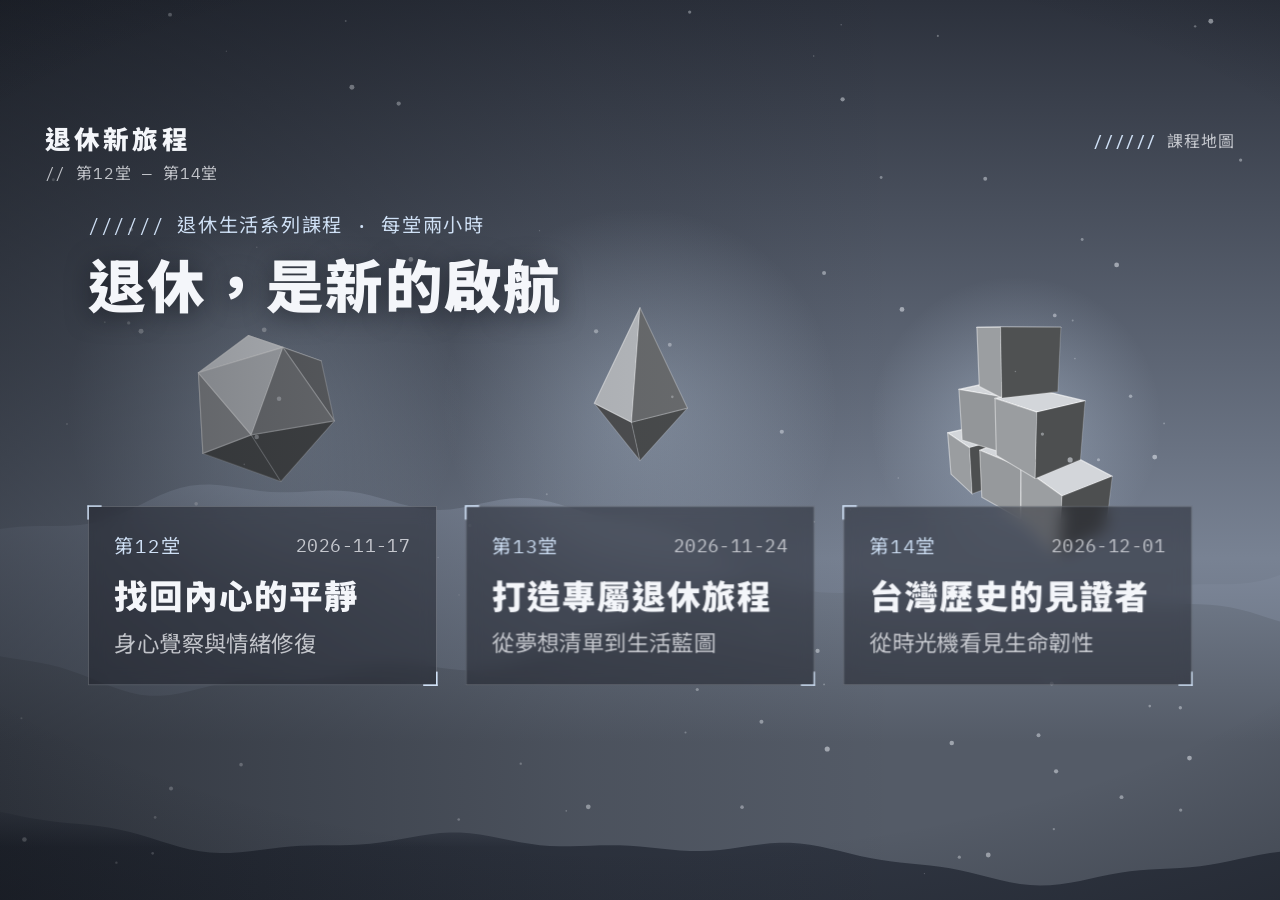
==== commit 396155b8: "Split into three 2-hour lesson decks with shared engine" ====
--- a/index.html
+++ b/index.html
@@ -7,742 +7,32 @@
 <link rel="preconnect" href="https://fonts.googleapis.com">
 <link rel="preconnect" href="https://fonts.gstatic.com" crossorigin>
 <link rel="stylesheet" href="https://fonts.googleapis.com/css2?family=Noto+Sans+TC:wght@400;500;700;900&family=IBM+Plex+Mono:wght@400;500&display=swap">
-<style>
-:root{
-  --ink:#f4f6fa;
-  --dim:rgba(244,246,250,.72);
-  --faint:rgba(244,246,250,.42);
-  --line:rgba(244,246,250,.26);
-  --panel:rgba(22,26,34,.42);
-  --tint:#bcd9ff;
-  --f:"Noto Sans TC","PingFang TC","Microsoft JhengHei",sans-serif;
-  --m:"IBM Plex Mono","Noto Sans TC",ui-monospace,Menlo,monospace;
-}
-*{box-sizing:border-box;margin:0;padding:0}
-html,body{height:100%;overflow:hidden;background:#1d2129;color:var(--ink);font-family:var(--f)}
-button,input{font:inherit;color:inherit}
-button{cursor:pointer;background:none;border:0}
-:focus-visible{outline:3px solid var(--tint);outline-offset:4px}
-
-#scene{position:fixed;inset:0;width:100%;height:100%;display:block}
-.veil{position:fixed;inset:0;pointer-events:none;
-  background:
-    radial-gradient(120% 90% at 50% 45%,transparent 55%,rgba(10,12,17,.55) 100%),
-    linear-gradient(90deg,rgba(14,17,23,.5) 0%,rgba(14,17,23,.12) 46%,transparent 70%)}
-
-/* ---------- 舞台：固定 1600×900，整體等比縮放 ---------- */
-#stage{position:fixed;left:50%;top:50%;width:1600px;height:900px;transform-origin:0 0}
-
-.mono{font-family:var(--m);font-weight:500;letter-spacing:.06em}
-.tint{color:var(--tint)}
-
-/* ---------- HUD ---------- */
-.hud{position:absolute;font-family:var(--m);font-size:20px;letter-spacing:.06em;color:var(--dim);z-index:5}
-.hud.tl{left:56px;top:44px}
-.hud.tr{right:56px;top:48px;text-align:right}
-.hud.bl{left:56px;bottom:44px}
-.hud.br{right:56px;bottom:36px;display:flex;align-items:center;gap:18px}
-.brand{font-family:var(--f);font-weight:900;font-size:32px;letter-spacing:.14em;color:var(--ink);line-height:1}
-.brand+div{margin-top:12px}
-.hud.tr b{color:var(--tint);font-weight:500}
-.navbtn{width:60px;height:60px;border:1px solid var(--line);display:grid;place-items:center;font-size:26px;
-  background:var(--panel);backdrop-filter:blur(8px);transition:background .2s,border-color .2s}
-.navbtn:hover{background:rgba(244,246,250,.16);border-color:var(--ink)}
-#count{min-width:120px;text-align:center;font-size:22px;color:var(--ink)}
-#ticks{position:absolute;left:50%;bottom:58px;transform:translateX(-50%);display:flex;gap:8px;z-index:5}
-#ticks button{width:26px;height:22px;position:relative}
-#ticks button::after{content:"";position:absolute;left:0;right:0;top:10px;height:2px;background:var(--faint);transition:all .3s}
-#ticks button.on::after{background:var(--tint);height:6px;top:8px}
-#ticks button.ch::after{background:var(--dim)}
-#ticks button.on.ch::after{background:var(--tint)}
-
-/* ---------- Slides ---------- */
-.slide{position:absolute;inset:0;padding:150px 110px 130px;visibility:hidden;opacity:0;transition:opacity .5s,visibility 0s .5s}
-.slide.on{visibility:visible;opacity:1;transition:opacity .5s}
-.slide .r{opacity:0;transform:translateY(26px);filter:blur(10px);
-  transition:opacity .8s cubic-bezier(.2,.7,.2,1),transform .8s cubic-bezier(.2,.7,.2,1),filter .8s}
-.slide.on .r{opacity:1;transform:none;filter:none;transition-delay:calc(var(--i,0)*110ms + 150ms)}
-
-.label{font-family:var(--m);font-size:24px;letter-spacing:.08em;color:var(--tint)}
-h1{font-size:128px;font-weight:900;line-height:1.14;letter-spacing:.04em;text-shadow:0 4px 40px rgba(10,12,17,.5)}
-h2{font-size:76px;font-weight:900;line-height:1.2;letter-spacing:.03em;text-shadow:0 4px 30px rgba(10,12,17,.5)}
-.sub{font-size:40px;font-weight:500;color:var(--dim);line-height:1.5;letter-spacing:.04em}
-.lead{font-size:38px;line-height:1.6;color:var(--ink);font-weight:500;letter-spacing:.02em}
-.quote{font-size:44px;line-height:1.55;font-weight:700;letter-spacing:.04em;border-left:4px solid var(--tint);padding-left:28px}
-
-/* 冰磚面板：細框＋四角括號 */
-.panel{position:relative;background:var(--panel);border:1px solid var(--line);backdrop-filter:blur(10px);-webkit-backdrop-filter:blur(10px)}
-.panel::before,.panel::after{content:"";position:absolute;width:16px;height:16px;border:2px solid var(--tint);pointer-events:none}
-.panel::before{left:-2px;top:-2px;border-right:0;border-bottom:0}
-.panel::after{right:-2px;bottom:-2px;border-left:0;border-top:0}
-.num{font-family:var(--m);font-size:24px;color:var(--tint);letter-spacing:.08em}
-
-/* 封面 */
-.cover{display:flex;flex-direction:column;justify-content:center;gap:30px}
-.cover .meta{font-family:var(--m);font-size:26px;color:var(--dim);letter-spacing:.08em;margin-top:14px}
-
-/* 目錄 */
-.cols{position:absolute;left:110px;right:110px;top:520px;display:grid;grid-template-columns:repeat(3,1fr);gap:36px}
-.card{display:block;text-align:left;padding:30px 32px 32px;transition:background .25s,transform .25s}
-button.card:hover{background:rgba(244,246,250,.14);transform:translateY(-6px)}
-.card .date{font-family:var(--m);font-size:22px;color:var(--dim);letter-spacing:.06em;float:right;margin-top:4px}
-.card h3{font-size:42px;font-weight:900;margin-top:18px;letter-spacing:.04em;line-height:1.3}
-.card p{font-size:28px;color:var(--dim);margin-top:10px;line-height:1.5}
-
-/* 章節首頁 */
-.hero{display:flex;flex-direction:column;justify-content:center;gap:26px}
-.hero .big{position:absolute;right:110px;bottom:130px;font-family:var(--m);font-size:200px;font-weight:400;line-height:1;
-  color:transparent;-webkit-text-stroke:1.5px var(--faint);letter-spacing:-.02em}
-.hero .sub{max-width:860px}
-.hero .quote{margin-top:22px;max-width:900px}
-
-/* 標題列 */
-.head{display:flex;flex-direction:column;gap:14px}
-
-/* 三重點 */
-.three{display:grid;grid-template-columns:repeat(3,1fr);gap:32px;margin-top:50px}
-.three .panel{padding:34px 34px 40px;min-height:340px}
-.three.tall{margin-top:64px}
-.three.tall .panel{min-height:400px;padding-top:44px}
-.three h3{font-size:46px;font-weight:900;line-height:1.35;margin-top:22px;letter-spacing:.03em}
-.three p{font-size:32px;line-height:1.6;color:var(--dim);margin-top:16px}
-.foot{position:absolute;left:110px;right:110px;bottom:140px;font-size:36px;font-weight:700;letter-spacing:.04em;color:var(--ink)}
-.foot::before{content:"// ";font-family:var(--m);color:var(--tint);font-weight:500}
-
-/* 情緒色彩 */
-.swatches{display:grid;grid-template-columns:repeat(4,170px);gap:22px;margin-top:44px}
-.sw{height:150px;border:1px solid var(--line);background:var(--panel);backdrop-filter:blur(8px);
-  display:flex;flex-direction:column;align-items:center;justify-content:center;gap:14px;font-size:32px;font-weight:700;letter-spacing:.1em;
-  transition:transform .25s,border-color .25s,background .25s}
-.sw i{width:54px;height:54px;border-radius:50%;background:var(--c);box-shadow:0 0 30px var(--c)}
-.sw:hover{transform:translateY(-5px)}
-.sw.sel{border-color:var(--c);background:rgba(244,246,250,.14)}
-.mood{position:absolute;left:1010px;width:480px;top:570px;text-align:center}
-.mood b{display:block;font-size:92px;font-weight:900;letter-spacing:.2em;text-indent:.2em;color:var(--tint);text-shadow:0 0 50px rgba(10,12,17,.6)}
-.mood span{display:block;font-size:30px;color:var(--dim);margin-top:12px;line-height:1.5}
-
-/* 感恩分享 */
-.rows{display:flex;flex-direction:column;gap:18px;margin-top:36px;max-width:1000px}
-.rows .panel{display:flex;align-items:center;gap:32px;padding:22px 36px}
-.rows .panel p{font-size:42px;font-weight:700;letter-spacing:.03em;line-height:1.4}
-
-/* 夢想清單 */
-.split{display:grid;grid-template-columns:1fr 560px;gap:44px;margin-top:44px}
-.four{display:grid;grid-template-columns:1fr 1fr;gap:22px}
-.four .panel{padding:26px 28px 30px}
-.four h3{font-size:40px;font-weight:900;margin-top:12px;letter-spacing:.04em}
-.four p{font-size:27px;color:var(--dim);margin-top:8px;line-height:1.5}
-.list{padding:26px 28px;display:flex;flex-direction:column;height:446px}
-.list form{display:flex;gap:12px;margin-top:16px}
-.list input{flex:1;min-width:0;height:64px;padding:0 18px;font-size:28px;background:rgba(10,12,17,.45);border:1px solid var(--line);color:var(--ink)}
-.list input::placeholder{color:var(--faint)}
-.list form button{width:64px;height:64px;border:1px solid var(--tint);color:var(--tint);font-size:34px}
-.list form button:hover{background:rgba(244,246,250,.14)}
-.list ol{list-style:none;margin-top:16px;overflow-y:auto;flex:1;display:flex;flex-direction:column;gap:10px}
-.list li{font-size:30px;line-height:1.4;display:flex;gap:16px;align-items:baseline;border-bottom:1px solid var(--line);padding-bottom:8px}
-.list li span{font-family:var(--m);font-size:20px;color:var(--tint)}
-.list .empty{color:var(--faint);border:0;font-size:27px}
-
-/* 四步驟 */
-.steps{display:grid;grid-template-columns:repeat(4,1fr);gap:0;margin-top:100px;position:relative}
-.steps::before{content:"";position:absolute;left:0;right:0;top:34px;height:1px;background:var(--line)}
-.step{padding-right:30px;position:relative}
-.step .dot{width:68px;height:68px;border:1px solid var(--tint);background:rgba(22,26,34,.8);display:grid;place-items:center;
-  font-family:var(--m);font-size:24px;color:var(--tint);position:relative}
-.step h3{font-size:44px;font-weight:900;margin-top:28px;letter-spacing:.04em;line-height:1.3}
-.step p{font-size:29px;color:var(--dim);margin-top:12px;line-height:1.55}
-
-/* 時光機 */
-.decades{display:grid;grid-template-columns:repeat(8,1fr);gap:0;margin-top:50px;border-top:1px solid var(--line)}
-.dec{padding:22px 0 10px;font-family:var(--m);font-size:34px;letter-spacing:.04em;color:var(--dim);position:relative;text-align:left;transition:color .2s}
-.dec::before{content:"";position:absolute;left:0;top:-7px;width:13px;height:13px;background:var(--faint);transition:all .25s}
-.dec:hover{color:var(--ink)}
-.dec.sel{color:var(--tint)}
-.dec.sel::before{background:var(--tint);box-shadow:0 0 22px var(--tint);transform:scale(1.4)}
-.ask{margin-top:34px;padding:40px 46px;max-width:1100px;min-height:250px}
-.ask p{font-size:54px;font-weight:900;line-height:1.4;letter-spacing:.03em;margin-top:16px}
-.ask small{display:block;font-size:30px;color:var(--dim);margin-top:18px;font-weight:500}
-
-/* 案例頁（可直接點字編輯） */
-.cases{display:grid;grid-template-columns:repeat(3,1fr);gap:28px;margin-top:40px}
-.case{padding:28px 30px 30px;min-height:430px}
-.case h3{font-size:42px;font-weight:900;letter-spacing:.04em;margin-top:14px;line-height:1.3}
-.case dl{margin-top:18px;display:flex;flex-direction:column;gap:14px}
-.case dt{font-family:var(--m);font-size:21px;color:var(--tint);letter-spacing:.08em}
-.case dd{font-size:30px;line-height:1.45;margin-top:4px}
-[contenteditable]{outline:0;border-bottom:1px dashed transparent;cursor:text;min-height:1.3em}
-[contenteditable]:hover,[contenteditable]:focus{border-bottom-color:var(--line)}
-[contenteditable]:empty::before{content:attr(data-ph);color:var(--faint)}
-
-/* 結語 */
-.end{display:flex;flex-direction:column;justify-content:center;gap:28px}
-.recap{margin-top:26px;display:flex;flex-direction:column;max-width:900px;border-top:1px solid var(--line)}
-.recap div{display:grid;grid-template-columns:90px 250px 1fr;align-items:baseline;gap:20px;padding:20px 0;border-bottom:1px solid var(--line);font-size:36px;font-weight:700;letter-spacing:.04em}
-.recap span{font-family:var(--m);font-size:24px;color:var(--dim);font-weight:500}
-.recap span:first-child{color:var(--tint)}
-
-@media (prefers-reduced-motion:reduce){
-  .slide .r{transition:opacity .3s;transform:none;filter:none}
-}
-</style>
+<link rel="stylesheet" href="deck.css">
+<style>.hud.bl,.hud.br,#ticks{display:none}</style>
 </head>
-<body>
-<canvas id="scene" aria-hidden="true"></canvas>
-<div class="veil"></div>
-
+<body data-brand="退休新旅程" data-sub="// 第12堂 — 第14堂" data-tint="#cfe0f5" data-fx="snow">
 <div id="stage">
-  <!-- HUD -->
-  <div class="hud tl"><div class="brand">退休新旅程</div><div>// 第12堂 — 第14堂</div></div>
-  <div class="hud tr"><b>//////</b> <span id="hudLabel">序</span></div>
-  <div class="hud bl">← → 換頁　·　F 全螢幕</div>
-  <div id="ticks"></div>
-  <div class="hud br">
-    <button class="navbtn" id="prev" aria-label="上一頁">←</button>
-    <span id="count">01 / 16</span>
-    <button class="navbtn" id="next" aria-label="下一頁">→</button>
-  </div>
-
-  <!-- 01 封面 -->
-  <section class="slide cover" data-label="序" data-tint="#cfe0f5" data-o="12:1210,420,210;13:1010,620,90;14:1420,640,80">
-    <div class="label r" style="--i:0">////// 退休生活系列課程</div>
-    <h1 class="r" style="--i:1">退休，<br>是新的啟航</h1>
-    <p class="sub r" style="--i:2">三堂課，陪您安頓心情、規劃旅程、典藏記憶</p>
-    <p class="meta r" style="--i:3">2026.11.17 — 2026.12.01</p>
-  </section>
-
-  <!-- 02 目錄 -->
-  <section class="slide" data-label="課程地圖" data-tint="#cfe0f5" data-o="12:330,390,95;13:800,390,95;14:1270,395,70">
+  <section class="slide" data-label="課程地圖" data-o="12:330,400,95;13:800,400,95;14:1270,405,70">
     <div class="head">
-      <div class="label r" style="--i:0">////// 課程地圖</div>
-      <h2 class="r" style="--i:1">三堂課，一段旅程</h2>
+      <div class="label r" style="--i:0">////// 退休生活系列課程 · 每堂兩小時</div>
+      <h2 class="r" style="--i:1">退休，是新的啟航</h2>
     </div>
     <div class="cols">
-      <button class="card panel r" style="--i:2" data-go="2">
+      <a class="card panel r" style="--i:2" href="lesson12.html">
         <span class="num">第12堂</span><span class="date">2026-11-17</span>
         <h3>找回內心的平靜</h3><p>身心覺察與情緒修復</p>
-      </button>
-      <button class="card panel r" style="--i:3" data-go="6">
+      </a>
+      <a class="card panel r" style="--i:3" href="lesson13.html">
         <span class="num">第13堂</span><span class="date">2026-11-24</span>
         <h3>打造專屬退休旅程</h3><p>從夢想清單到生活藍圖</p>
-      </button>
-      <button class="card panel r" style="--i:4" data-go="11">
+      </a>
+      <a class="card panel r" style="--i:4" href="lesson14.html">
         <span class="num">第14堂</span><span class="date">2026-12-01</span>
         <h3>台灣歷史的見證者</h3><p>從時光機看見生命韌性</p>
-      </button>
-    </div>
-  </section>
-
-  <!-- 03 第12堂 首頁 -->
-  <section class="slide hero" data-ch data-label="第12堂 · 平靜" data-tint="#a9d4ff" data-o="12:1230,400,230">
-    <div class="label r" style="--i:0">// 第12堂 · 2026-11-17</div>
-    <h2 class="r" style="--i:1">找回內心的平靜</h2>
-    <p class="sub r" style="--i:2">退休後的身心覺察與情緒修復</p>
-    <p class="quote r" style="--i:3">退休後的心靈自由，<br>從學會與情緒相處開始。</p>
-    <div class="big r" style="--i:4" aria-hidden="true">12</div>
-  </section>
-
-  <!-- 04 第12堂 重點 -->
-  <section class="slide" data-label="第12堂 · 情緒智慧工作坊" data-tint="#a9d4ff" data-o="12:1440,210,80,.55">
-    <div class="head">
-      <div class="label r" style="--i:0">////// 情緒智慧工作坊</div>
-      <h2 class="r" style="--i:1">今天，我們一起練習三件事</h2>
-    </div>
-    <div class="three tall">
-      <div class="panel r" style="--i:2"><span class="num">01</span><h3>換一個<br>更輕盈的視角</h3><p>看待退休後的生活變遷</p></div>
-      <div class="panel r" style="--i:3"><span class="num">02</span><h3>辨識內心的<br>情緒色彩</h3><p>看見它、叫出它的名字</p></div>
-      <div class="panel r" style="--i:4"><span class="num">03</span><h3>建立健康的<br>表達方式</h3><p>調節壓力與不安</p></div>
-    </div>
-  </section>
-
-  <!-- 05 第12堂 情緒色彩（互動） -->
-  <section class="slide" data-label="第12堂 · 情緒色彩" data-tint="#a9d4ff" data-o="12:1250,360,170" id="moodSlide">
-    <div class="head">
-      <div class="label r" style="--i:0">////// 互動 · 情緒色彩</div>
-      <h2 class="r" style="--i:1">今天的心情，<br>是什麼顏色？</h2>
-    </div>
-    <div class="swatches r" style="--i:2">
-      <button class="sw" style="--c:#7fb8ff" data-say="像無風的湖面">平靜<i></i></button>
-      <button class="sw" style="--c:#ffd166" data-say="像曬到太陽的午後">喜悅<i></i></button>
-      <button class="sw" style="--c:#8fd9a8" data-say="像收到一份心意">感恩<i></i></button>
-      <button class="sw" style="--c:#ffa860" data-say="像出門旅行的前一晚">期待<i></i></button>
-      <button class="sw" style="--c:#b79cff" data-say="像翻到一張老照片">思念<i></i></button>
-      <button class="sw" style="--c:#9fb0c6" data-say="像等一通還沒來的電話">不安<i></i></button>
-      <button class="sw" style="--c:#c9a184" data-say="像悶著沒下的一場雨">煩悶<i></i></button>
-      <button class="sw" style="--c:#ff7b72" data-say="像一壺燒開的水">生氣<i></i></button>
-    </div>
-    <div class="mood r" style="--i:3"><b id="moodWord">？</b><span id="moodSay">選一個顏色，說說看：<br>什麼時候，心裡會出現它？</span></div>
-  </section>
-
-  <!-- 06 第12堂 感恩分享 -->
-  <section class="slide" data-label="第12堂 · 感恩分享" data-tint="#a9d4ff" data-o="12:1330,440,150,.8">
-    <div class="head">
-      <div class="label r" style="--i:0">////// 小組感恩分享</div>
-      <h2 class="r" style="--i:1">把好事，說給彼此聽</h2>
-    </div>
-    <div class="rows">
-      <div class="panel r" style="--i:2"><span class="num">01</span><p>今天，讓我微笑的一件小事</p></div>
-      <div class="panel r" style="--i:3"><span class="num">02</span><p>我想謝謝的一個人</p></div>
-      <div class="panel r" style="--i:4"><span class="num">03</span><p>我想謝謝自己的一件事</p></div>
-    </div>
-    <p class="foot r" style="--i:5">讓退休生活的每一天，都充滿愉悅與從容</p>
-  </section>
-
-  <!-- 07 第13堂 首頁 -->
-  <section class="slide hero" data-ch data-label="第13堂 · 啟航" data-tint="#ffc98a" data-o="13:1230,400,190">
-    <div class="label r" style="--i:0">// 第13堂 · 2026-11-24</div>
-    <h2 class="r" style="--i:1">打造專屬退休旅程</h2>
-    <p class="sub r" style="--i:2">從夢想清單到精彩人生的啟航站</p>
-    <p class="quote r" style="--i:3">退休不是終點，<br>而是另一場華麗冒險的起點！</p>
-    <div class="big r" style="--i:4" aria-hidden="true">13</div>
-  </section>
-
-  <!-- 08 第13堂 夢想清單（互動） -->
-  <section class="slide" data-label="第13堂 · 夢想清單" data-tint="#ffc98a" data-o="">
-    <div class="head">
-      <div class="label r" style="--i:0">////// 人生規劃工作坊 · 夢想清單</div>
-      <h2 class="r" style="--i:1">如果什麼都可以，您想……</h2>
-    </div>
-    <div class="split">
-      <div class="four">
-        <div class="panel r" style="--i:2"><span class="num">01</span><h3>去一個地方</h3><p>一直想去，還沒去成的</p></div>
-        <div class="panel r" style="--i:3"><span class="num">02</span><h3>學一件事</h3><p>年輕時沒機會學的</p></div>
-        <div class="panel r" style="--i:4"><span class="num">03</span><h3>見一個人</h3><p>好久不見、放在心上的</p></div>
-        <div class="panel r" style="--i:5"><span class="num">04</span><h3>完成一件事</h3><p>做完會很有成就感的</p></div>
-      </div>
-      <div class="panel list r" style="--i:6">
-        <span class="num">////// 我們的夢想清單</span>
-        <form id="dreamForm"><input id="dreamIn" placeholder="輸入一個夢想，按 Enter" maxlength="24" autocomplete="off"><button aria-label="加入">＋</button></form>
-        <ol id="dreams"><li class="empty">請大家說，講師幫忙記下來。</li></ol>
-      </div>
-    </div>
-  </section>
-
-  <!-- 09 第13堂 四步驟 -->
-  <section class="slide" data-label="第13堂 · 生活藍圖" data-tint="#ffc98a" data-o="13:1400,215,85,.6">
-    <div class="head">
-      <div class="label r" style="--i:0">////// 生活設計工具</div>
-      <h2 class="r" style="--i:1">把願望，變成做得到的藍圖</h2>
-    </div>
-    <div class="steps">
-      <div class="step r" style="--i:2"><div class="dot">01</div><h3>寫下夢想</h3><p>先不設限，<br>把想做的都列出來</p></div>
-      <div class="step r" style="--i:3"><div class="dot">02</div><h3>評估資源</h3><p>時間、體力、金錢、<br>同伴，手上有哪些？</p></div>
-      <div class="step r" style="--i:4"><div class="dot">03</div><h3>排除障礙</h3><p>卡住的地方在哪？<br>可以怎麼繞過去？</p></div>
-      <div class="step r" style="--i:5"><div class="dot">04</div><h3>畫成藍圖</h3><p>定下這個月<br>就能做的第一步</p></div>
-    </div>
-  </section>
-
-  <!-- 第13堂 退休轉身案例（點字即可編輯） -->
-  <section class="slide" data-label="第13堂 · 退休轉身案例" data-tint="#ffc98a" data-o="13:1440,210,80,.55">
-    <div class="head">
-      <div class="label r" style="--i:0">////// 退休轉身案例</div>
-      <h2 class="r" style="--i:1">他們，這樣開始第二人生</h2>
-    </div>
-    <div class="cases">
-      <div class="panel case r" style="--i:2">
-        <span class="num">案例 01</span>
-        <h3 contenteditable="plaintext-only" data-k="c1n" data-ph="點此輸入人物"></h3>
-        <dl>
-          <div><dt>// 退休前</dt><dd contenteditable="plaintext-only" data-k="c1a" data-ph="原本的工作或生活"></dd></div>
-          <div><dt>// 退休後</dt><dd contenteditable="plaintext-only" data-k="c1b" data-ph="現在在做的事"></dd></div>
-          <div><dt>// 第一步</dt><dd contenteditable="plaintext-only" data-k="c1c" data-ph="他是怎麼開始的"></dd></div>
-        </dl>
-      </div>
-      <div class="panel case r" style="--i:3">
-        <span class="num">案例 02</span>
-        <h3 contenteditable="plaintext-only" data-k="c2n" data-ph="點此輸入人物"></h3>
-        <dl>
-          <div><dt>// 退休前</dt><dd contenteditable="plaintext-only" data-k="c2a" data-ph="原本的工作或生活"></dd></div>
-          <div><dt>// 退休後</dt><dd contenteditable="plaintext-only" data-k="c2b" data-ph="現在在做的事"></dd></div>
-          <div><dt>// 第一步</dt><dd contenteditable="plaintext-only" data-k="c2c" data-ph="他是怎麼開始的"></dd></div>
-        </dl>
-      </div>
-      <div class="panel case r" style="--i:4">
-        <span class="num">案例 03</span>
-        <h3 contenteditable="plaintext-only" data-k="c3n" data-ph="點此輸入人物"></h3>
-        <dl>
-          <div><dt>// 退休前</dt><dd contenteditable="plaintext-only" data-k="c3a" data-ph="原本的工作或生活"></dd></div>
-          <div><dt>// 退休後</dt><dd contenteditable="plaintext-only" data-k="c3b" data-ph="現在在做的事"></dd></div>
-          <div><dt>// 第一步</dt><dd contenteditable="plaintext-only" data-k="c3c" data-ph="他是怎麼開始的"></dd></div>
-        </dl>
-      </div>
-    </div>
-  </section>
-
-  <!-- 第13堂 案例討論 -->
-  <section class="slide" data-label="第13堂 · 退休轉身案例" data-tint="#ffc98a" data-o="13:1330,440,150,.8">
-    <div class="head">
-      <div class="label r" style="--i:0">////// 退休轉身案例 · 聽完想一想</div>
-      <h2 class="r" style="--i:1">別人的故事，我的靈感</h2>
-    </div>
-    <div class="rows">
-      <div class="panel r" style="--i:2"><span class="num">01</span><p>哪一個故事，最打動您？</p></div>
-      <div class="panel r" style="--i:3"><span class="num">02</span><p>他們跨出的第一步，是什麼？</p></div>
-      <div class="panel r" style="--i:4"><span class="num">03</span><p>我的第一步，可以是什麼？</p></div>
-    </div>
-    <p class="foot r" style="--i:5">設計一場每天都有驚喜與成就感的退休旅程</p>
-  </section>
-
-  <!-- 11 第14堂 首頁 -->
-  <section class="slide hero" data-ch data-label="第14堂 · 記憶" data-tint="#d3c2ff" data-o="14:1240,410,125">
-    <div class="label r" style="--i:0">// 第14堂 · 2026-12-01</div>
-    <h2 class="r" style="--i:1">台灣歷史的見證者</h2>
-    <p class="sub r" style="--i:2">從時光機看見我們的生命韌性</p>
-    <p class="quote r" style="--i:3">您的一生，<br>就是最精彩的教科書。</p>
-    <div class="big r" style="--i:4" aria-hidden="true">14</div>
-  </section>
-
-  <!-- 12 第14堂 三把鑰匙 -->
-  <section class="slide" data-label="第14堂 · 文化記憶的典藏" data-tint="#d3c2ff" data-o="14:1440,215,48,.6">
-    <div class="head">
-      <div class="label r" style="--i:0">////// 文化記憶的典藏與分享</div>
-      <h2 class="r" style="--i:1">打開記憶的三把鑰匙</h2>
-    </div>
-    <div class="three">
-      <div class="panel r" style="--i:2"><span class="num">01 · 圖像</span><h3>一張老照片</h3><p>喚回一段時光、<br>一張熟悉的臉</p></div>
-      <div class="panel r" style="--i:3"><span class="num">02 · 音樂</span><h3>一段旋律</h3><p>前奏一下，<br>就回到那一年</p></div>
-      <div class="panel r" style="--i:4"><span class="num">03 · 故事</span><h3>一段自己的話</h3><p>說出來，<br>轉折就成了力量</p></div>
-    </div>
-    <p class="foot r" style="--i:5">由職能治療師引導，有系統地梳理生命中的重要轉折</p>
-  </section>
-
-  <!-- 13 第14堂 時光機（互動） -->
-  <section class="slide" data-label="第14堂 · 時光機" data-tint="#d3c2ff" data-o="14:1420,590,62,.9">
-    <div class="head">
-      <div class="label r" style="--i:0">////// 互動 · 時光機</div>
-      <h2 class="r" style="--i:1">選一個年代，我們回去看看</h2>
-    </div>
-    <div class="decades r" style="--i:2" id="decades"></div>
-    <div class="panel ask r" style="--i:3">
-      <span class="num" id="askNum">////// 請選擇年代</span>
-      <p id="askQ">那一年，您幾歲？<br>人在哪裡？</p>
-      <small id="askS">點選上方的年代，換一個問題聊聊。</small>
-    </div>
-  </section>
-
-  <!-- 14 第14堂 支持力 -->
-  <section class="slide" data-label="第14堂 · 集體記憶" data-tint="#d3c2ff" data-o="14:1440,215,48,.6">
-    <div class="head">
-      <div class="label r" style="--i:0">////// 跨世代的心靈交流</div>
-      <h2 class="r" style="--i:1">說故事，帶給我們什麼？</h2>
-    </div>
-    <div class="three">
-      <div class="panel r" style="--i:2"><span class="num">01</span><h3>動動腦</h3><p>減緩認知老化的壓力</p></div>
-      <div class="panel r" style="--i:3"><span class="num">02</span><h3>有人懂</h3><p>體會集體記憶<br>帶來的支持力</p></div>
-      <div class="panel r" style="--i:4"><span class="num">03</span><h3>傳下去</h3><p>讓珍貴的台灣記憶<br>永續傳承</p></div>
-    </div>
-    <p class="foot r" style="--i:5">在歡笑與淚水中，為彼此的生命故事喝采</p>
-  </section>
-
-  <!-- 15 結語 -->
-  <section class="slide end" data-ch data-label="結語" data-tint="#cfe0f5" data-o="12:1300,330,115;13:1460,560,80;14:1250,650,52">
-    <div class="label r" style="--i:0">////// 結語</div>
-    <h2 class="r" style="--i:1">每一天，都值得從容以對</h2>
-    <div class="recap">
-      <div class="r" style="--i:2"><span>12</span><span>2026-11-17</span>找回內心的平靜</div>
-      <div class="r" style="--i:3"><span>13</span><span>2026-11-24</span>打造專屬退休旅程</div>
-      <div class="r" style="--i:4"><span>14</span><span>2026-12-01</span>台灣歷史的見證者</div>
+      </a>
     </div>
   </section>
 </div>
-
-<script>
-(() => {
-const $ = (s, r=document) => r.querySelector(s), $$ = (s, r=document) => [...r.querySelectorAll(s)];
-const stage = $('#stage'), slides = $$('.slide'), N = slides.length;
-const reduce = matchMedia('(prefers-reduced-motion:reduce)').matches;
-let cur = 0, K = 1, OX = 0, OY = 0;
-
-/* ---------- 舞台縮放 ---------- */
-function fit(){
-  K = Math.min(innerWidth/1600, innerHeight/900);
-  OX = (innerWidth-1600*K)/2; OY = (innerHeight-900*K)/2;
-  stage.style.transform = `translate(${-800*K}px,${-450*K}px) scale(${K})`;
-  resizeCanvas();
-}
-
-/* ---------- 文字解碼效果 ---------- */
-const POOL = '/\\_-=+*#01<>';
-function scramble(el, text){
-  if (reduce){ el.textContent = text; return; }
-  const t0 = performance.now(), dur = 550, id = (el._sid = (el._sid||0)+1);
-  (function tick(now){
-    if (el._sid !== id) return;
-    const p = Math.min(1,(now-t0)/dur), n = Math.floor(p*text.length);
-    let s = text.slice(0,n);
-    for (let i=n;i<text.length;i++) s += text[i]===' ' ? ' ' : POOL[Math.random()*POOL.length|0];
-    el.textContent = s;
-    if (p<1) requestAnimationFrame(tick);
-  })(t0);
-}
-
-/* ---------- 換頁 ---------- */
-const ticks = $('#ticks');
-slides.forEach((s,i) => {
-  const b = document.createElement('button');
-  b.setAttribute('aria-label', `第 ${i+1} 頁`);
-  if (s.hasAttribute('data-ch') || i===0) b.classList.add('ch');
-  b.onclick = () => go(i);
-  ticks.append(b);
-});
-const pad = n => String(n).padStart(2,'0');
-function go(i){
-  i = Math.max(0, Math.min(N-1, i));
-  slides[cur].classList.remove('on');
-  cur = i;
-  const s = slides[cur];
-  s.classList.add('on');
-  $$('button', ticks).forEach((b,j) => b.classList.toggle('on', j===cur));
-  $('#count').textContent = `${pad(cur+1)} / ${pad(N)}`;
-  scramble($('#hudLabel'), s.dataset.label);
-  setTint(s.dataset.tint);
-  setTargets(s.dataset.o || '');
-  try{ history.replaceState(null,'','#'+(cur+1)); }catch(e){}
-}
-$('#prev').onclick = () => go(cur-1);
-$('#next').onclick = () => go(cur+1);
-$$('[data-go]').forEach(b => b.onclick = () => go(+b.dataset.go));
-
-addEventListener('keydown', e => {
-  if (e.target.tagName === 'INPUT' || e.target.isContentEditable) return;
-  if (['ArrowRight','ArrowDown','PageDown',' ','Enter'].includes(e.key)){
-    if ((e.key===' '||e.key==='Enter') && e.target.tagName==='BUTTON') return;
-    e.preventDefault(); go(cur+1);
-  } else if (['ArrowLeft','ArrowUp','PageUp'].includes(e.key)){ e.preventDefault(); go(cur-1); }
-  else if (e.key==='Home') go(0);
-  else if (e.key==='End') go(N-1);
-  else if (e.key==='f' || e.key==='F'){
-    document.fullscreenElement ? document.exitFullscreen() : document.documentElement.requestFullscreen?.();
-  }
-});
-let wheelLock = 0;
-addEventListener('wheel', e => {
-  if (e.target.closest('#dreams')) return;
-  const now = Date.now();
-  if (now < wheelLock || Math.abs(e.deltaY) < 20) return;
-  wheelLock = now + 900;
-  go(cur + (e.deltaY>0 ? 1 : -1));
-}, {passive:true});
-let tx = null;
-addEventListener('touchstart', e => tx = e.touches[0].clientX, {passive:true});
-addEventListener('touchend', e => {
-  if (tx===null) return;
-  const dx = e.changedTouches[0].clientX - tx; tx = null;
-  if (Math.abs(dx) > 60) go(cur + (dx<0 ? 1 : -1));
-}, {passive:true});
-
-/* ---------- 互動：情緒色彩 ---------- */
-$$('.sw').forEach(b => b.onclick = () => {
-  $$('.sw').forEach(x => x.classList.remove('sel'));
-  b.classList.add('sel');
-  const c = getComputedStyle(b).getPropertyValue('--c').trim();
-  setTint(c);
-  $('#moodWord').textContent = b.firstChild.textContent.trim();
-  $('#moodSay').innerHTML = b.dataset.say + '<br>什麼時候，心裡會出現它？';
-});
-
-/* ---------- 互動：夢想清單 ---------- */
-const dreams = [];
-$('#dreamForm').onsubmit = e => {
-  e.preventDefault();
-  const v = $('#dreamIn').value.trim();
-  if (!v) return;
-  dreams.push(v); $('#dreamIn').value = '';
-  const ol = $('#dreams'); ol.textContent = '';
-  dreams.forEach((d,i) => {
-    const li = document.createElement('li'), n = document.createElement('span');
-    n.textContent = pad(i+1); li.append(n, d); ol.append(li);
-  });
-  ol.scrollTop = ol.scrollHeight;
-};
-
-/* ---------- 案例頁：點字即可編輯，內容存在這台電腦的瀏覽器 ---------- */
-$$('[data-k]').forEach(el => {
-  const key = 'retire-deck:'+el.dataset.k;
-  try{ const v = localStorage.getItem(key); if (v) el.textContent = v; }catch(e){}
-  el.addEventListener('input', () => {
-    if (!el.textContent.trim()) el.textContent = '';
-    try{ localStorage.setItem(key, el.textContent); }catch(e){}
-  });
-  el.addEventListener('keydown', e => { if (e.key==='Enter'){ e.preventDefault(); el.blur(); } });
-});
-
-/* ---------- 互動：時光機 ---------- */
-const ASK = [
-  ['1950','那個年代，家裡的餐桌上<br>最常出現什麼？'],
-  ['1960','小時候最期待的一天，<br>是哪一天？'],
-  ['1970','第一份工作、第一份薪水，<br>您怎麼用？'],
-  ['1980','那時候，街上最流行的<br>一首歌是什麼？'],
-  ['1990','家裡發生過哪一件大事，<br>讓您至今難忘？'],
-  ['2000','那幾年，<br>您最掛心的人是誰？'],
-  ['2010','有哪一個轉折，<br>讓您變得更堅強？'],
-  ['2020','現在的您，最想對<br>年輕時的自己說什麼？'],
-];
-ASK.forEach(([y,q]) => {
-  const b = document.createElement('button');
-  b.className = 'dec'; b.textContent = y;
-  b.onclick = () => {
-    $$('.dec').forEach(x => x.classList.remove('sel')); b.classList.add('sel');
-    scramble($('#askNum'), `////// ${y} 年代`);
-    $('#askQ').innerHTML = q;
-    $('#askS').textContent = '那一年，您幾歲？人在哪裡？';
-  };
-  $('#decades').append(b);
-});
-
-/* =====================================================
-   場景：霧中山稜 + 漂浮冰晶（Canvas 2D）
-   ===================================================== */
-const cv = $('#scene'), ctx = cv.getContext('2d');
-let W = 0, H = 0, DPR = 1;
-function resizeCanvas(){
-  DPR = Math.min(devicePixelRatio||1, 2);
-  W = innerWidth; H = innerHeight;
-  cv.width = W*DPR; cv.height = H*DPR;
-}
-const hex = h => [1,3,5].map(i => parseInt(h.slice(i,i+2),16));
-let tint = [207,224,245], tintTo = [207,224,245];
-function setTint(h){ tintTo = hex(h); document.documentElement.style.setProperty('--tint', h); }
-
-/* ---- 幾何 ---- */
-const sub = (a,b) => [a[0]-b[0],a[1]-b[1],a[2]-b[2]];
-const cross = (a,b) => [a[1]*b[2]-a[2]*b[1], a[2]*b[0]-a[0]*b[2], a[0]*b[1]-a[1]*b[0]];
-const dot = (a,b) => a[0]*b[0]+a[1]*b[1]+a[2]*b[2];
-const norm = a => { const l = Math.hypot(...a)||1; return [a[0]/l,a[1]/l,a[2]/l]; };
-const centroid = f => f.reduce((s,v) => [s[0]+v[0],s[1]+v[1],s[2]+v[2]],[0,0,0]).map(x => x/f.length);
-function outward(faces, c){            // 統一朝外的頂點順序
-  return faces.map(f => dot(cross(sub(f[1],f[0]),sub(f[2],f[0])), sub(centroid(f),c)) < 0 ? f.slice().reverse() : f);
-}
-function icosa(){
-  const p = (1+Math.sqrt(5))/2, V = [];
-  for (const a of [-1,1]) for (const b of [-p,p]) V.push([0,a,b],[a,b,0],[b,0,a]);
-  const F = [];
-  for (let i=0;i<12;i++) for (let j=i+1;j<12;j++) for (let k=j+1;k<12;k++){
-    const d = (a,b) => Math.hypot(...sub(V[a],V[b]));
-    if (Math.abs(d(i,j)-2)<.01 && Math.abs(d(j,k)-2)<.01 && Math.abs(d(i,k)-2)<.01) F.push([V[i],V[j],V[k]]);
-  }
-  const s = 1/Math.hypot(1,p);
-  return outward(F,[0,0,0]).map(f => f.map(v => v.map(x => x*s)));
-}
-function diamond(){
-  const F = [];
-  for (const x of [-1,1]) for (const y of [-1,1]) for (const z of [-1,1])
-    F.push([[x*.62,0,0],[0,y*(y<0?1.25:.8),0],[0,0,z*.62]]);
-  return outward(F,[0,0,0]);
-}
-function box(c, s, ry){
-  const h = s/2, cs = Math.cos(ry), sn = Math.sin(ry);
-  const P = (x,y,z) => [c[0]+x*cs+z*sn, c[1]+y, c[2]-x*sn+z*cs];
-  const v = [P(-h,-h,-h),P(h,-h,-h),P(h,h,-h),P(-h,h,-h),P(-h,-h,h),P(h,-h,h),P(h,h,h),P(-h,h,h)];
-  return outward([[0,1,2,3],[4,5,6,7],[0,1,5,4],[2,3,7,6],[1,2,6,5],[0,3,7,4]].map(q => q.map(i => v[i])), c);
-}
-function blocks(){
-  return [
-    box([-1.12,1.05,0],1,.12), box([0,1.05,.05],1,-.08), box([1.12,1.05,0],1,.2),
-    box([-.56,-.02,.05],1,-.18), box([.58,-.02,-.05],1,.1),
-    box([.02,-1.1,0],1,.3),
-  ].flat();
-}
-const OBJ = {
-  12:{faces:icosa(),   x:1210,y:420,s:0,a:0, tx:1210,ty:420,ts:0,ta:0, spin:1,   ph:0},
-  13:{faces:diamond(), x:1010,y:620,s:0,a:0, tx:1010,ty:620,ts:0,ta:0, spin:1.5, ph:2},
-  14:{faces:blocks(),  x:1420,y:640,s:0,a:0, tx:1420,ty:640,ts:0,ta:0, spin:.7,  ph:4},
-};
-function setTargets(str){
-  for (const k in OBJ) OBJ[k].ta = 0;
-  str.split(';').filter(Boolean).forEach(p => {
-    const [k, rest] = p.split(':'), [x,y,s,a] = rest.split(',').map(Number), o = OBJ[k];
-    if (o.a < .02){ o.x = x; o.y = y; o.s = s*.6; }   // 從隱形狀態直接在新位置浮現
-    o.tx = x; o.ty = y; o.ts = s; o.ta = a ?? 1;
-  });
-}
-
-const mouse = {x:0,y:0,tx:0,ty:0};
-addEventListener('pointermove', e => { mouse.tx = e.clientX/innerWidth-.5; mouse.ty = e.clientY/innerHeight-.5; });
-
-const LIGHT = norm([-.45,-.75,-.5]);
-function drawObj(o, t){
-  if (o.a < .01) return;
-  const ry = t*.00028*o.spin + mouse.x*.9, rx = .32 + mouse.y*.35;
-  const cy = Math.cos(ry), sy = Math.sin(ry), cx = Math.cos(rx), sx = Math.sin(rx);
-  const R = v => { const x = v[0]*cy+v[2]*sy, z = -v[0]*sy+v[2]*cy; return [x, v[1]*cx-z*sx, v[1]*sx+z*cx]; };
-  const bob = reduce ? 0 : Math.sin(t*.0009+o.ph)*10;
-  const out = [];
-  for (const f of o.faces){
-    const v = f.map(R), n = norm(cross(sub(v[1],v[0]),sub(v[2],v[0])));
-    if (n[2] > .02) continue;
-    out.push({v, b:Math.max(0,dot(n,LIGHT)), z:v.reduce((s,p) => s+p[2],0)/v.length});
-  }
-  out.sort((a,b) => b.z-a.z);
-  // 光暈
-  const g = ctx.createRadialGradient(o.x,o.y+bob,0,o.x,o.y+bob,o.s*2.6);
-  g.addColorStop(0,`rgba(${tint.map(Math.round)},${.34*o.a})`); g.addColorStop(1,`rgba(${tint.map(Math.round)},0)`);
-  ctx.fillStyle = g; ctx.fillRect(o.x-o.s*2.6,o.y+bob-o.s*2.6,o.s*5.2,o.s*5.2);
-  ctx.globalAlpha = o.a; ctx.lineJoin = 'round';
-  for (const f of out){
-    ctx.beginPath();
-    f.v.forEach((p,i) => { const k = 5/(5+p[2]), X = o.x+p[0]*o.s*k, Y = o.y+bob+p[1]*o.s*k; i ? ctx.lineTo(X,Y) : ctx.moveTo(X,Y); });
-    ctx.closePath();
-    const m = .12+.88*f.b, c = [0,1,2].map(i => Math.round((52+(238-52)*m)*.8 + tint[i]*.2*(.35+.65*m)));
-    ctx.fillStyle = `rgb(${c})`; ctx.fill();
-    ctx.strokeStyle = `rgba(255,255,255,${.18+.5*f.b})`; ctx.lineWidth = 1.5; ctx.stroke();
-  }
-  ctx.globalAlpha = 1;
-}
-
-/* ---- 山稜 ---- */
-let cam = 0;
-function ridge(y0, amp, depth, seed, top, base){
-  const g = ctx.createLinearGradient(0,(y0-amp)*H,0,H);
-  g.addColorStop(0,top); g.addColorStop(.55,base); g.addColorStop(1,base);
-  ctx.fillStyle = g; ctx.beginPath(); ctx.moveTo(0,H);
-  for (let x=0;x<=W+10;x+=10){
-    const w = x/W*3.2 + (cam + mouse.x*.25)*depth + seed;
-    const h = .5*Math.sin(w*1.1)+.28*Math.sin(w*2.7+seed)+.14*Math.sin(w*6.3+seed*2)+.06*Math.sin(w*15.1);
-    ctx.lineTo(x,(y0-amp*h)*H);
-  }
-  ctx.lineTo(W,H); ctx.fill();
-}
-const mixT = (c,k) => `rgb(${c.map((v,i) => Math.round(v*(1-k)+tint[i]*k))})`;
-
-/* ---- 雪 ---- */
-const snow = Array.from({length:110}, () => ({x:Math.random(),y:Math.random(),r:.6+Math.random()*2,v:.00006+Math.random()*.00016,d:Math.random()*6.28}));
-
-let last = performance.now();
-function frame(t){
-  const dt = Math.min(50,t-last); last = t;
-  const e = 1-Math.pow(.004,dt/1000);
-  mouse.x += (mouse.tx-mouse.x)*e; mouse.y += (mouse.ty-mouse.y)*e;
-  cam += (cur*.42-cam)*e*.7;
-  for (let i=0;i<3;i++) tint[i] += (tintTo[i]-tint[i])*e;
-  for (const k in OBJ){ const o = OBJ[k]; o.x += (o.tx-o.x)*e; o.y += (o.ty-o.y)*e; o.s += (o.ts-o.s)*e; o.a += (o.ta-o.a)*e*1.4; }
-
-  ctx.setTransform(DPR,0,0,DPR,0,0);
-  const sky = ctx.createLinearGradient(0,0,0,H);
-  sky.addColorStop(0,mixT([34,38,48],.06)); sky.addColorStop(.62,mixT([104,112,128],.16)); sky.addColorStop(1,mixT([70,76,90],.1));
-  ctx.fillStyle = sky; ctx.fillRect(0,0,W,H);
-  ridge(.60,.10,.25,1.3,mixT([128,136,152],.18),mixT([92,100,116],.12));
-  ridge(.70,.09,.5,4.1,mixT([104,112,128],.14),mixT([70,77,92],.1));
-
-  ctx.setTransform(K*DPR,0,0,K*DPR,OX*DPR,OY*DPR);
-  drawObj(OBJ[14],t); drawObj(OBJ[13],t); drawObj(OBJ[12],t);
-
-  ctx.setTransform(DPR,0,0,DPR,0,0);
-  ridge(.93,.06,1,7.7,mixT([86,93,108],.1),mixT([40,45,56],.05));
-  ctx.fillStyle = 'rgba(240,244,250,.7)';
-  for (const s of snow){
-    if (!reduce){ s.y += s.v*dt; s.x += Math.sin(t*.0004+s.d)*.00004*dt; if (s.y>1.02){ s.y = -.02; s.x = Math.random(); } }
-    ctx.globalAlpha = .25+.5*(s.r/2.6);
-    ctx.beginPath(); ctx.arc(s.x*W,s.y*H,s.r,0,6.28); ctx.fill();
-  }
-  ctx.globalAlpha = 1;
-  requestAnimationFrame(frame);
-}
-
-addEventListener('resize', fit);
-fit();
-go(Math.max(0,(parseInt(location.hash.slice(1))||1)-1));
-requestAnimationFrame(frame);
-})();
-</script>
+<script src="deck.js"></script>
 </body>
 </html>
--- a/deck.css
+++ b/deck.css
@@ -0,0 +1,285 @@
+:root{
+  --ink:#f4f6fa;
+  --dim:rgba(244,246,250,.74);
+  --faint:rgba(244,246,250,.42);
+  --line:rgba(244,246,250,.26);
+  --panel:rgba(22,26,34,.46);
+  --tint:#bcd9ff;
+  --ok:#8fe0a8;
+  --no:#ff9a8f;
+  --f:"Noto Sans TC","PingFang TC","Microsoft JhengHei",sans-serif;
+  --m:"IBM Plex Mono","Noto Sans TC",ui-monospace,Menlo,monospace;
+}
+*{box-sizing:border-box;margin:0;padding:0}
+html,body{height:100%;overflow:hidden;background:#1d2129;color:var(--ink);font-family:var(--f)}
+button,input{font:inherit;color:inherit}
+button{cursor:pointer;background:none;border:0}
+a{color:inherit}
+:focus-visible{outline:3px solid var(--tint);outline-offset:4px}
+
+#scene{position:fixed;inset:0;width:100%;height:100%;display:block}
+.veil{position:fixed;inset:0;pointer-events:none;
+  background:
+    radial-gradient(120% 90% at 50% 45%,transparent 55%,rgba(10,12,17,.55) 100%),
+    linear-gradient(90deg,rgba(14,17,23,.5) 0%,rgba(14,17,23,.12) 46%,transparent 70%)}
+
+/* 舞台：固定 1600×900，整體等比縮放 */
+#stage{position:fixed;left:50%;top:50%;width:1600px;height:900px;transform-origin:0 0}
+
+/* HUD */
+.hud{position:absolute;font-family:var(--m);font-size:20px;letter-spacing:.06em;color:var(--dim);z-index:5}
+.hud.tl{left:56px;top:44px}
+.hud.tr{right:56px;top:48px;text-align:right}
+.hud.bl{left:56px;bottom:44px}
+.hud.br{right:56px;bottom:36px;display:flex;align-items:center;gap:18px}
+.brand{font-family:var(--f);font-weight:900;font-size:32px;letter-spacing:.14em;color:var(--ink);line-height:1;text-decoration:none;display:block}
+.brand+div{margin-top:12px}
+.hud.tr b{color:var(--tint);font-weight:500}
+.navbtn{width:60px;height:60px;border:1px solid var(--line);display:grid;place-items:center;font-size:26px;
+  background:var(--panel);backdrop-filter:blur(8px);-webkit-backdrop-filter:blur(8px);transition:background .2s,border-color .2s}
+.navbtn:hover{background:rgba(244,246,250,.16);border-color:var(--ink)}
+#count{min-width:120px;text-align:center;font-size:22px;color:var(--ink)}
+#ticks{position:absolute;left:50%;bottom:58px;transform:translateX(-50%);display:flex;gap:6px;z-index:5}
+#ticks button{width:24px;height:22px;position:relative}
+#ticks button::after{content:"";position:absolute;left:0;right:0;top:10px;height:2px;background:var(--faint);transition:all .3s}
+#ticks button.ch::after{background:var(--dim)}
+#ticks button.on::after{background:var(--tint);height:6px;top:8px}
+
+/* Slides */
+.slide{position:absolute;inset:0;padding:150px 110px 130px;visibility:hidden;opacity:0;transition:opacity .5s,visibility 0s .5s}
+.slide.on{visibility:visible;opacity:1;transition:opacity .5s}
+.slide .r{opacity:0;transform:translateY(26px);filter:blur(10px);
+  transition:opacity .8s cubic-bezier(.2,.7,.2,1),transform .8s cubic-bezier(.2,.7,.2,1),filter .8s}
+.slide.on .r{opacity:1;transform:none;filter:none;transition-delay:calc(var(--i,0)*110ms + 150ms)}
+
+.label{font-family:var(--m);font-size:24px;letter-spacing:.08em;color:var(--tint)}
+h1{font-size:120px;font-weight:900;line-height:1.14;letter-spacing:.04em;text-shadow:0 4px 40px rgba(10,12,17,.5)}
+h2{font-size:72px;font-weight:900;line-height:1.2;letter-spacing:.03em;text-shadow:0 4px 30px rgba(10,12,17,.5)}
+.sub{font-size:40px;font-weight:500;color:var(--dim);line-height:1.5;letter-spacing:.04em}
+.lead{font-size:36px;line-height:1.6;color:var(--ink);font-weight:500;letter-spacing:.02em;margin-top:26px;max-width:1150px}
+.quote{font-size:44px;line-height:1.55;font-weight:700;letter-spacing:.04em;border-left:4px solid var(--tint);padding-left:28px}
+.head{display:flex;flex-direction:column;gap:14px}
+.num{font-family:var(--m);font-size:24px;color:var(--tint);letter-spacing:.08em}
+.tint{color:var(--tint)}
+
+/* 冰磚面板 */
+.panel{position:relative;background:var(--panel);border:1px solid var(--line);backdrop-filter:blur(10px);-webkit-backdrop-filter:blur(10px)}
+.panel::before,.panel::after{content:"";position:absolute;width:16px;height:16px;border:2px solid var(--tint);pointer-events:none}
+.panel::before{left:-2px;top:-2px;border-right:0;border-bottom:0}
+.panel::after{right:-2px;bottom:-2px;border-left:0;border-top:0}
+
+.foot{position:absolute;left:110px;right:110px;bottom:140px;font-size:34px;font-weight:700;letter-spacing:.04em;color:var(--ink)}
+.foot::before{content:"// ";font-family:var(--m);color:var(--tint);font-weight:500}
+.src{position:absolute;left:110px;right:420px;bottom:104px;font-family:var(--m);font-size:17px;letter-spacing:.03em;color:var(--faint);line-height:1.4}
+
+/* 封面 / 章節 */
+.cover,.hero,.end{display:flex;flex-direction:column;justify-content:center;gap:28px}
+.cover .meta{font-family:var(--m);font-size:26px;color:var(--dim);letter-spacing:.08em;margin-top:14px}
+.hero .big{position:absolute;right:110px;bottom:130px;font-family:var(--m);font-size:200px;font-weight:400;line-height:1;
+  color:transparent;-webkit-text-stroke:1.5px var(--faint);letter-spacing:-.02em}
+.hero .sub{max-width:860px}
+.hero .quote{margin-top:22px;max-width:900px}
+
+/* 首頁三欄 */
+.cols{position:absolute;left:110px;right:110px;top:520px;display:grid;grid-template-columns:repeat(3,1fr);gap:36px}
+.card{display:block;text-align:left;padding:30px 32px 32px;text-decoration:none;transition:background .25s,transform .25s}
+a.card:hover,button.card:hover{background:rgba(244,246,250,.14);transform:translateY(-6px)}
+.card .date{font-family:var(--m);font-size:22px;color:var(--dim);letter-spacing:.06em;float:right;margin-top:4px}
+.card h3{font-size:42px;font-weight:900;margin-top:18px;letter-spacing:.04em;line-height:1.3}
+.card p{font-size:28px;color:var(--dim);margin-top:10px;line-height:1.5}
+
+/* 三欄重點 */
+.three{display:grid;grid-template-columns:repeat(3,1fr);gap:30px;margin-top:46px}
+.three .panel{padding:32px 32px 36px;min-height:330px}
+.three.tall{margin-top:60px}
+.three.tall .panel{min-height:400px;padding-top:44px}
+.three h3{font-size:44px;font-weight:900;line-height:1.35;margin-top:20px;letter-spacing:.03em}
+.three p{font-size:30px;line-height:1.6;color:var(--dim);margin-top:14px}
+.four{display:grid;grid-template-columns:1fr 1fr;gap:22px}
+.four .panel{padding:26px 28px 30px}
+.four h3{font-size:40px;font-weight:900;margin-top:12px;letter-spacing:.04em}
+.four p{font-size:27px;color:var(--dim);margin-top:8px;line-height:1.5}
+.split{display:grid;grid-template-columns:1fr 560px;gap:44px;margin-top:44px}
+
+/* 列表 */
+.rows{display:flex;flex-direction:column;gap:18px;margin-top:36px;max-width:1000px}
+.rows .panel{display:flex;align-items:center;gap:32px;padding:22px 36px}
+.rows .panel p{font-size:40px;font-weight:700;letter-spacing:.03em;line-height:1.4}
+
+/* 人物／事件案例 */
+.person{display:grid;grid-template-columns:520px 1fr;gap:56px;margin-top:40px;align-items:start}
+.person .who{padding:36px 36px 40px;min-height:420px}
+.person .who h3{font-size:76px;font-weight:900;letter-spacing:.08em;line-height:1.2;margin-top:18px}
+.person .who p{font-size:28px;color:var(--dim);margin-top:14px;line-height:1.55}
+.person .who .yr{font-family:var(--m);font-size:26px;color:var(--tint);letter-spacing:.06em;margin-top:18px;display:block}
+.facts{display:flex;flex-direction:column;gap:0;border-top:1px solid var(--line)}
+.facts div{display:grid;grid-template-columns:150px 1fr;gap:20px;padding:20px 0;border-bottom:1px solid var(--line);align-items:baseline}
+.facts dt{font-family:var(--m);font-size:22px;color:var(--tint);letter-spacing:.06em}
+.facts dd{font-size:33px;line-height:1.5;font-weight:500}
+.facts dd b{color:var(--tint);font-weight:900}
+.say{margin-top:26px;font-size:40px;font-weight:900;letter-spacing:.05em;line-height:1.5;border-left:4px solid var(--tint);padding-left:24px}
+.say small{display:block;font-family:var(--m);font-size:20px;color:var(--dim);font-weight:500;letter-spacing:.05em;margin-top:6px}
+
+/* 選擇題 */
+.quiz{margin-top:36px;max-width:1380px}
+.quiz .q{font-size:46px;font-weight:900;line-height:1.4;letter-spacing:.03em}
+.opts{display:grid;grid-template-columns:repeat(4,1fr);gap:20px;margin-top:34px}
+.opts.c3{grid-template-columns:repeat(3,1fr)}
+.opts.c2{grid-template-columns:repeat(2,1fr)}
+.opt{min-height:120px;padding:18px 20px;border:1px solid var(--line);background:var(--panel);backdrop-filter:blur(8px);-webkit-backdrop-filter:blur(8px);
+  font-size:40px;font-weight:900;letter-spacing:.05em;transition:all .25s;display:flex;align-items:center;justify-content:center;gap:16px;text-align:center;line-height:1.3}
+.opt:hover{background:rgba(244,246,250,.14);transform:translateY(-4px)}
+.opt em{font-family:var(--m);font-style:normal;font-size:22px;color:var(--tint);font-weight:500}
+.quiz.done .opt{pointer-events:none;opacity:.45}
+.quiz.done .opt.right{opacity:1;border-color:var(--ok);color:var(--ok);background:rgba(143,224,168,.14)}
+.quiz.done .opt.picked.wrong{opacity:1;border-color:var(--no);color:var(--no)}
+.ans{margin-top:28px;padding:26px 32px;font-size:33px;line-height:1.55;font-weight:500;opacity:0;transform:translateY(14px);transition:all .6s .3s;visibility:hidden}
+.ans b{color:var(--tint);font-weight:900}
+.done .ans,.ans.show{opacity:1;transform:none;visibility:visible}
+
+.opt.sel{border-color:var(--tint);color:var(--tint);background:rgba(244,246,250,.14)}
+.opts.sm .opt{min-height:96px;font-size:34px}
+
+/* 流程 */
+.flow{display:grid;grid-template-columns:1fr 150px 1fr;gap:28px;margin-top:44px;align-items:stretch}
+.flow .panel{padding:30px 32px 34px}
+.flow h3{font-size:40px;font-weight:900;letter-spacing:.06em;margin-top:10px}
+.flow ul{list-style:none;margin-top:18px;display:flex;flex-direction:column;gap:12px}
+.flow li{font-size:31px;line-height:1.45;font-weight:500;padding-left:34px;position:relative}
+.flow li::before{content:"";position:absolute;left:4px;top:.62em;width:12px;height:12px;background:var(--tint)}
+.flow .rest{display:grid;place-items:center;border:1px dashed var(--line);font-size:32px;font-weight:700;letter-spacing:.3em;writing-mode:vertical-rl;color:var(--dim)}
+.center{display:flex;flex-direction:column;justify-content:center;align-items:center;text-align:center;gap:26px}
+
+/* 翻牌 */
+.flips{display:grid;grid-template-columns:repeat(3,1fr);gap:26px;margin-top:44px}
+.flip{min-height:330px;padding:30px 30px;border:1px solid var(--line);background:var(--panel);backdrop-filter:blur(8px);-webkit-backdrop-filter:blur(8px);
+  text-align:left;display:flex;flex-direction:column;gap:16px;transition:all .35s;position:relative}
+.flip:hover{transform:translateY(-5px)}
+.flip .k{font-family:var(--m);font-size:22px;color:var(--dim);letter-spacing:.08em}
+.flip .a,.flip .b{font-size:40px;font-weight:900;line-height:1.45;letter-spacing:.03em}
+.flip .b{display:none;color:var(--tint)}
+.flip .hint{position:absolute;left:30px;bottom:24px;font-family:var(--m);font-size:20px;color:var(--faint)}
+.flip.on{border-color:var(--tint);background:rgba(244,246,250,.12)}
+.flip.on .a{font-size:26px;font-weight:500;color:var(--faint);text-decoration:line-through}
+.flip.on .b{display:block}
+.flip.on .hint{display:none}
+
+/* 呼吸練習 */
+.breath{position:absolute;left:880px;top:230px;width:560px;text-align:center}
+.breath .ring{width:300px;height:300px;margin:0 auto;border-radius:50%;border:2px solid var(--tint);display:grid;place-items:center;
+  background:radial-gradient(circle,rgba(244,246,250,.2),rgba(244,246,250,.03));transform:scale(.6);transition:transform 4s ease-in-out;
+  font-size:54px;font-weight:900;letter-spacing:.2em;text-indent:.2em}
+.breath.in .ring{transform:scale(1.15)}
+.breath.out .ring{transition-duration:6s;transform:scale(.6)}
+.breath p{font-family:var(--m);font-size:26px;color:var(--dim);margin-top:70px;letter-spacing:.06em}
+.btn{display:inline-flex;align-items:center;gap:14px;height:76px;padding:0 34px;border:1px solid var(--tint);color:var(--tint);font-size:32px;font-weight:700;letter-spacing:.1em;
+  background:var(--panel);transition:background .2s}
+.btn:hover{background:rgba(244,246,250,.16)}
+
+/* 情緒色彩 */
+.swatches{display:grid;grid-template-columns:repeat(4,170px);gap:22px;margin-top:44px}
+.sw{height:150px;border:1px solid var(--line);background:var(--panel);backdrop-filter:blur(8px);-webkit-backdrop-filter:blur(8px);
+  display:flex;flex-direction:column;align-items:center;justify-content:center;gap:14px;font-size:32px;font-weight:700;letter-spacing:.1em;
+  transition:transform .25s,border-color .25s,background .25s}
+.sw i{width:54px;height:54px;border-radius:50%;background:var(--c);box-shadow:0 0 30px var(--c)}
+.sw:hover{transform:translateY(-5px)}
+.sw.sel{border-color:var(--c);background:rgba(244,246,250,.14)}
+.mood{position:absolute;left:1010px;width:480px;top:570px;text-align:center}
+.mood b{display:block;font-size:92px;font-weight:900;letter-spacing:.2em;text-indent:.2em;color:var(--tint);text-shadow:0 0 50px rgba(10,12,17,.6)}
+.mood span{display:block;font-size:30px;color:var(--dim);margin-top:12px;line-height:1.5}
+
+/* 清單輸入 */
+.list{padding:26px 28px;display:flex;flex-direction:column;height:446px}
+.list form{display:flex;gap:12px;margin-top:16px}
+.list input{flex:1;min-width:0;height:64px;padding:0 18px;font-size:28px;background:rgba(10,12,17,.45);border:1px solid var(--line);color:var(--ink)}
+.list input::placeholder{color:var(--faint)}
+.list form button{width:64px;height:64px;border:1px solid var(--tint);color:var(--tint);font-size:34px}
+.list form button:hover{background:rgba(244,246,250,.14)}
+.list ol{list-style:none;margin-top:16px;overflow-y:auto;flex:1;display:flex;flex-direction:column;gap:10px}
+.list li{font-size:30px;line-height:1.4;display:flex;gap:16px;align-items:baseline;border-bottom:1px solid var(--line);padding-bottom:8px}
+.list li span{font-family:var(--m);font-size:20px;color:var(--tint)}
+.list .empty{color:var(--faint);border:0;font-size:27px}
+
+/* 步驟 */
+.steps{display:grid;grid-template-columns:repeat(4,1fr);margin-top:90px;position:relative}
+.steps::before{content:"";position:absolute;left:0;right:0;top:34px;height:1px;background:var(--line)}
+.step{padding-right:30px;position:relative}
+.step .dot{width:68px;height:68px;border:1px solid var(--tint);background:rgba(22,26,34,.8);display:grid;place-items:center;
+  font-family:var(--m);font-size:24px;color:var(--tint);position:relative}
+.step h3{font-size:44px;font-weight:900;margin-top:28px;letter-spacing:.04em;line-height:1.3}
+.step p{font-size:29px;color:var(--dim);margin-top:12px;line-height:1.55}
+
+/* 時光機 */
+.decades{display:grid;grid-template-columns:repeat(8,1fr);margin-top:44px;border-top:1px solid var(--line)}
+.dec{padding:22px 0 10px;font-family:var(--m);font-size:34px;letter-spacing:.04em;color:var(--dim);position:relative;text-align:left;transition:color .2s}
+.dec::before{content:"";position:absolute;left:0;top:-7px;width:13px;height:13px;background:var(--faint);transition:all .25s}
+.dec:hover{color:var(--ink)}
+.dec.sel{color:var(--tint)}
+.dec.sel::before{background:var(--tint);box-shadow:0 0 22px var(--tint);transform:scale(1.4)}
+.ask{margin-top:26px;padding:32px 42px;max-width:1160px;min-height:300px}
+.ask .ev{font-size:31px;line-height:1.55;color:var(--dim);margin-top:12px;font-weight:500}
+.ask .ev b{color:var(--ink);font-weight:900}
+.ask p{font-size:46px;font-weight:900;line-height:1.4;letter-spacing:.03em;margin-top:18px}
+
+/* 問卷 */
+.scale{display:grid;grid-template-columns:1fr 400px;gap:40px;margin-top:30px}
+.scale ol{list-style:none;display:flex;flex-direction:column;border-top:1px solid var(--line)}
+.scale li{display:grid;grid-template-columns:46px 1fr auto;gap:16px;align-items:center;padding:13px 0;border-bottom:1px solid var(--line);font-size:30px;font-weight:500;line-height:1.35}
+.scale li>span{font-family:var(--m);font-size:21px;color:var(--tint)}
+.scale .pts{display:flex;gap:8px}
+.scale .pts button{width:54px;height:54px;border:1px solid var(--line);font-family:var(--m);font-size:24px;background:rgba(10,12,17,.35);transition:all .15s}
+.scale .pts button:hover{border-color:var(--ink)}
+.scale .pts button.sel{background:var(--tint);color:#161a22;border-color:var(--tint);font-weight:700}
+.scale .legend{font-family:var(--m);font-size:19px;color:var(--dim);letter-spacing:.03em;margin-top:12px;line-height:1.5}
+.score{padding:28px 30px;align-self:start}
+.score .n{font-family:var(--m);font-size:110px;line-height:1;color:var(--tint);margin-top:10px}
+.score .n small{font-size:30px;color:var(--dim)}
+.score p{font-size:28px;line-height:1.5;margin-top:16px;font-weight:700;min-height:4.5em}
+.score .warn{font-size:22px;color:var(--dim);font-weight:500;min-height:0;border-top:1px solid var(--line);padding-top:14px}
+
+/* 資源 */
+.res{display:grid;grid-template-columns:repeat(3,1fr);gap:24px;margin-top:40px}
+.res.c2{grid-template-columns:repeat(2,1fr)}
+.res .panel{padding:26px 28px 28px;min-height:200px}
+.res .tel{font-family:var(--m);font-size:60px;line-height:1.05;color:var(--tint);letter-spacing:.02em;margin-top:8px}
+.res .tel.s{font-size:38px;line-height:1.3;margin-top:12px}
+.res h3{font-size:36px;font-weight:900;letter-spacing:.04em;margin-top:10px;line-height:1.3}
+.res p{font-size:26px;color:var(--dim);line-height:1.5;margin-top:8px}
+
+/* 研究證據 */
+.evi{display:grid;grid-template-columns:repeat(2,1fr);gap:28px;margin-top:40px}
+.evi .panel{padding:30px 32px 34px;min-height:340px}
+.evi h3{font-size:40px;font-weight:900;line-height:1.35;margin-top:14px;letter-spacing:.03em}
+.evi p{font-size:29px;color:var(--dim);line-height:1.6;margin-top:14px}
+.evi .cite{font-family:var(--m);font-size:19px;color:var(--faint);margin-top:16px;line-height:1.45;letter-spacing:.02em}
+
+/* 結語 */
+.recap{margin-top:26px;display:flex;flex-direction:column;max-width:900px;border-top:1px solid var(--line)}
+.recap div{display:grid;grid-template-columns:90px 1fr;align-items:baseline;gap:20px;padding:20px 0;border-bottom:1px solid var(--line);font-size:36px;font-weight:700;letter-spacing:.04em}
+.recap span{font-family:var(--m);font-size:24px;color:var(--tint);font-weight:500}
+
+@media (prefers-reduced-motion:reduce){
+  .slide .r{transition:opacity .3s;transform:none;filter:none}
+}
+
+/* ---- 版面微調（依逐頁檢查結果） ---- */
+.foot:has(+ .src){bottom:176px}
+.person{grid-template-columns:460px 1fr;gap:50px;margin-top:30px}
+.person .who{min-height:370px;padding:30px 32px 34px}
+.person .who h3{font-size:68px}
+.facts div{padding:13px 0}
+.facts dd{font-size:29px}
+.say{margin-top:18px;font-size:34px !important;line-height:1.4}
+.scale li{padding:8px 0;font-size:29px}
+.scale .pts button{width:50px;height:50px}
+.slide:has(.res) h2,.slide:has(.scale) h2{font-size:60px}
+.res{margin-top:28px;gap:20px}
+.res .panel{padding:18px 24px 20px;min-height:0}
+.res .tel{font-size:48px;margin-top:2px}
+.res .tel.s{font-size:31px;line-height:1.25;margin-top:6px}
+.res h3{font-size:30px;margin-top:6px}
+.res p{font-size:23px;line-height:1.45;margin-top:6px}
+.score{padding:22px 26px}
+.score .n{font-size:84px}
+.score p{font-size:25px;min-height:3.2em;margin-top:12px}
+.score .warn{font-size:20px;padding-top:10px}
